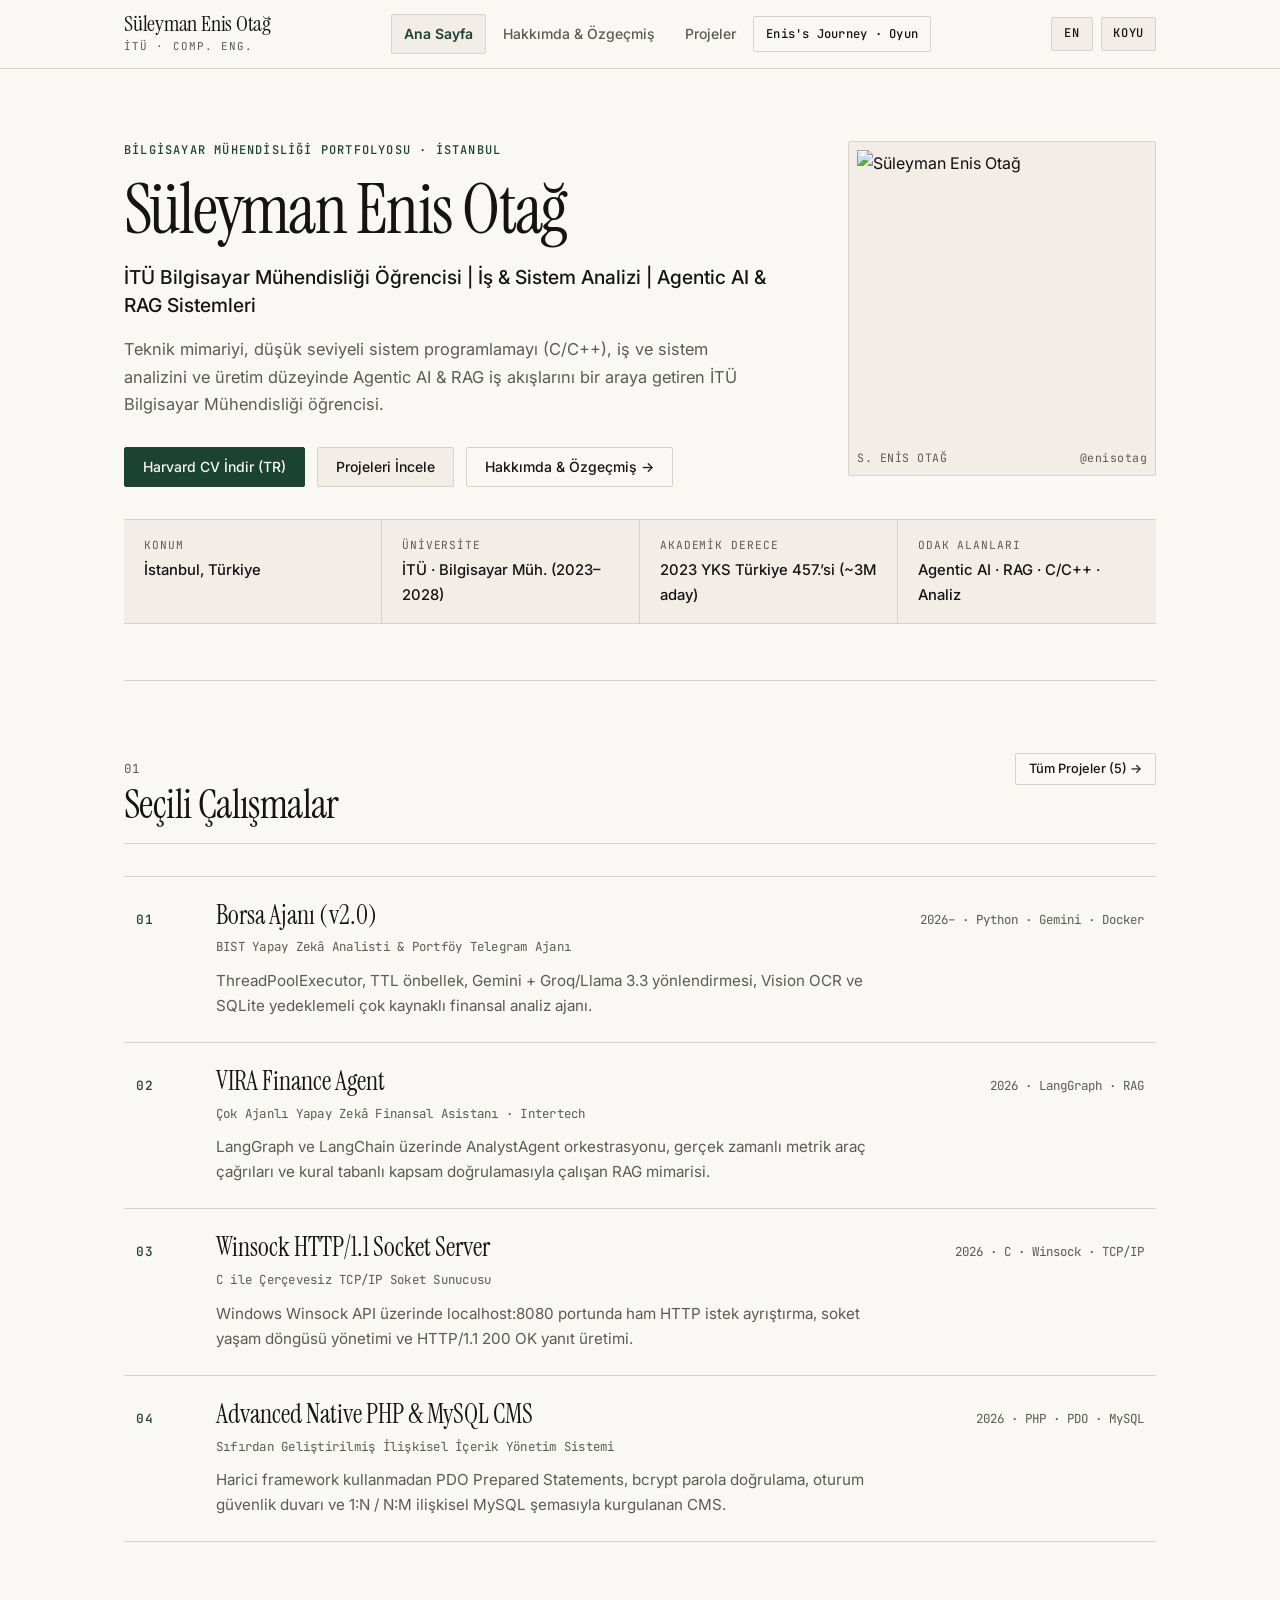
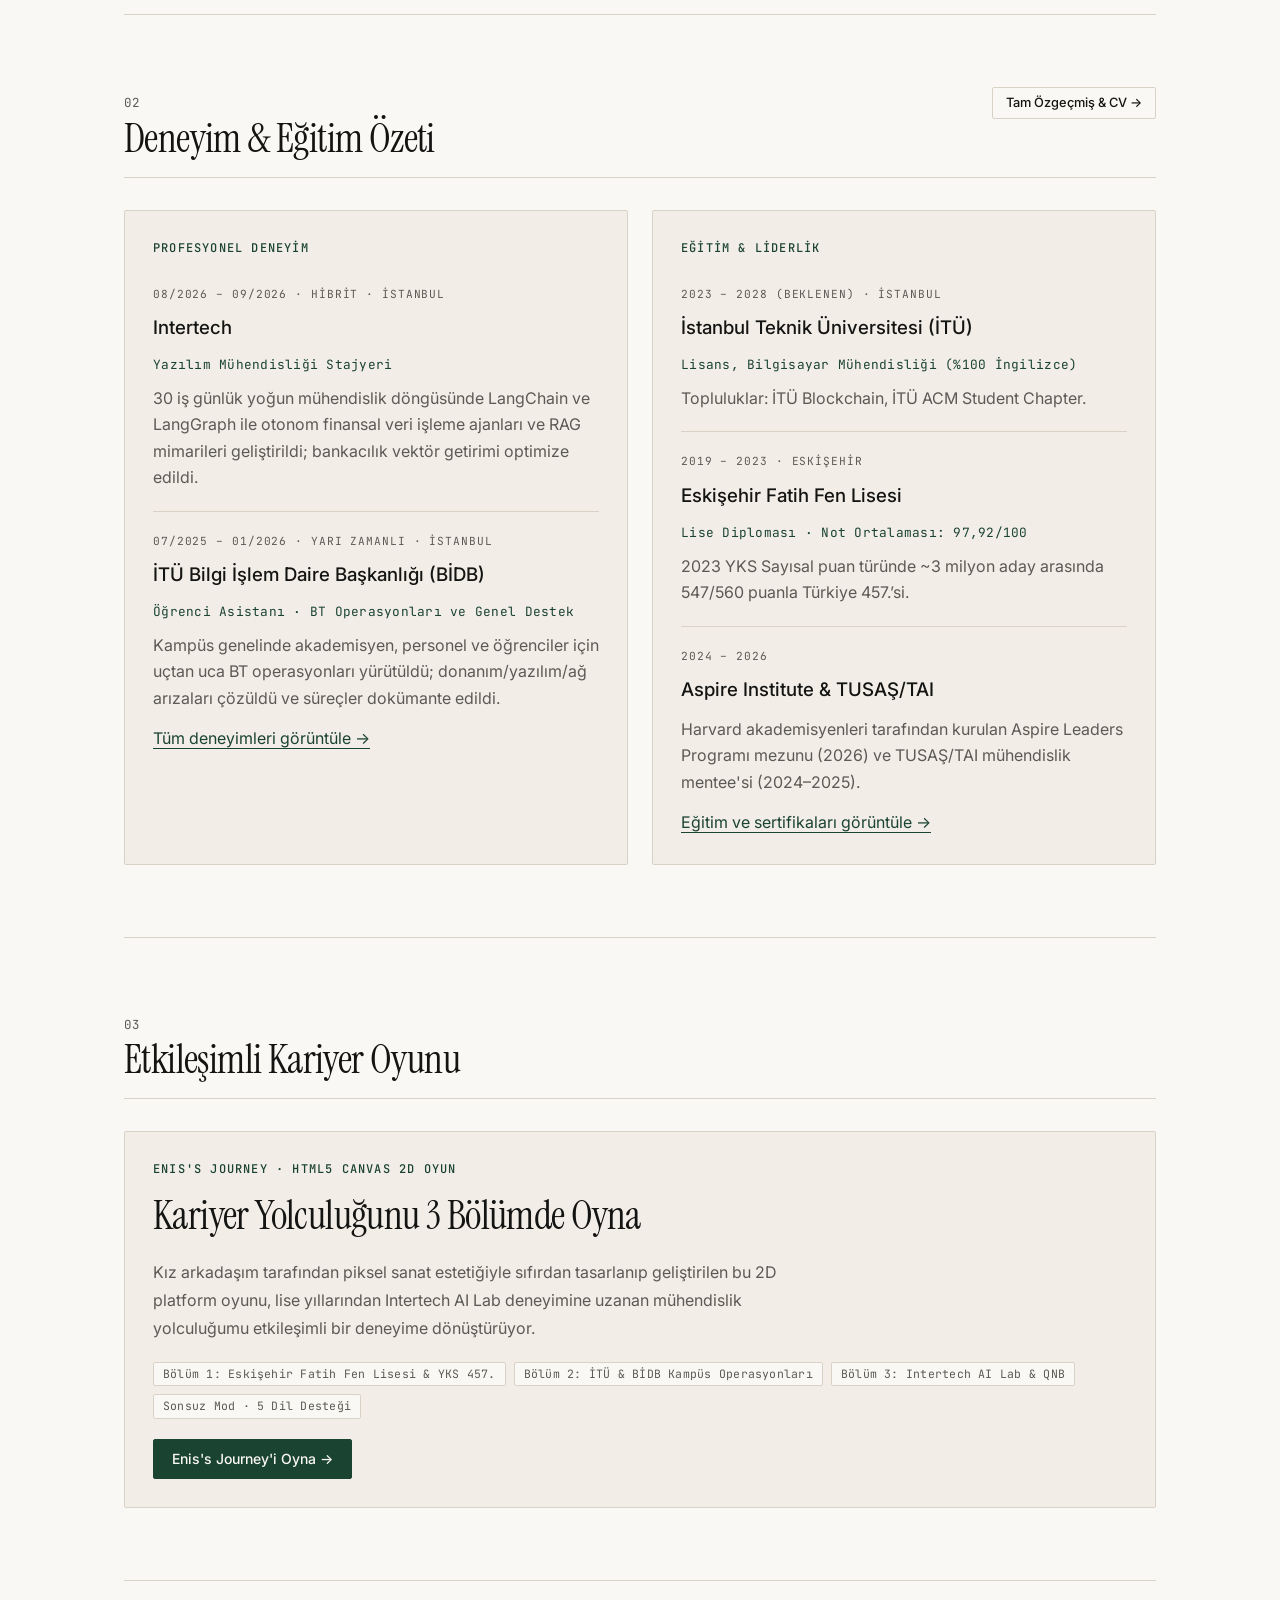
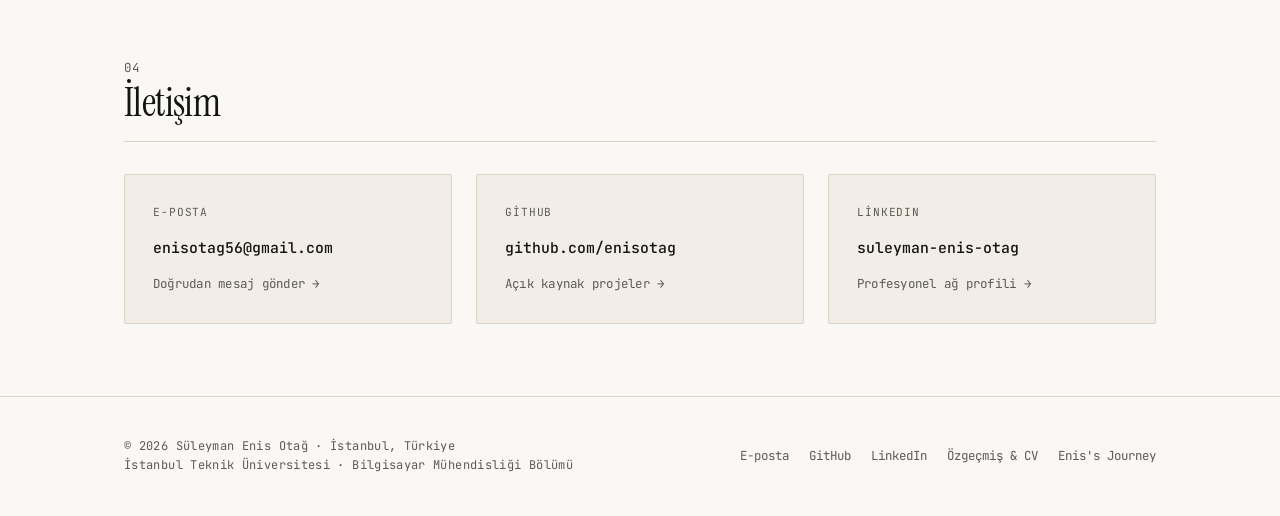
==== index.html @ 20b9e3ef "Build Editorial & Swiss Minimalist portfolio, embedded Enis's Career Journey, and ITU deploy pipelin" ====
<!DOCTYPE html>
<html lang="tr" data-theme="light">
<head>
  <meta charset="UTF-8">
  <meta name="viewport" content="width=device-width, initial-scale=1.0">
  <title data-tr="Süleyman Enis Otağ — Bilgisayar Mühendisliği &amp; Agentic AI Portfolyosu" data-en="Süleyman Enis Otağ — Computer Engineering &amp; Agentic AI Portfolio">Süleyman Enis Otağ — Bilgisayar Mühendisliği &amp; Agentic AI Portfolyosu</title>
  <meta name="description" content="Süleyman Enis Otağ — İTÜ Bilgisayar Mühendisliği öğrencisi. İş ve sistem analizi, düşük seviyeli sistemler (C/C++) ve Agentic AI / RAG mimarileri portfolyosu.">
  <link rel="preconnect" href="https://fonts.googleapis.com">
  <link rel="preconnect" href="https://fonts.gstatic.com" crossorigin>
  <link href="https://fonts.googleapis.com/css2?family=Instrument+Serif:ital@0;1&family=Inter:wght@400;500;600;700&family=JetBrains+Mono:wght@400;500&display=swap" rel="stylesheet">
  <link rel="stylesheet" href="assets/css/style.css">
  <script src="assets/js/main.js" defer></script>
</head>
<body>
  <a href="#main-content" class="skip-link" data-tr="İçeriğe geç" data-en="Skip to content">İçeriğe geç</a>

  <header class="site-header">
    <div class="container header-inner">
      <a href="index.html" class="brand">
        <span class="brand-name">Süleyman Enis Otağ</span>
        <span class="brand-meta">İTÜ · COMP. ENG.</span>
      </a>
      <nav class="site-nav" id="site-nav" aria-label="Ana gezinme">
        <a href="index.html" class="nav-link" data-tr="Ana Sayfa" data-en="Index">Ana Sayfa</a>
        <a href="about.html" class="nav-link" data-tr="Hakkımda &amp; Özgeçmiş" data-en="About &amp; CV">Hakkımda &amp; Özgeçmiş</a>
        <a href="projects.html" class="nav-link" data-tr="Projeler" data-en="Projects">Projeler</a>
        <a href="journey.html" class="nav-link nav-link-journey" data-tr="Enis's Journey · Oyun" data-en="Enis's Journey · Game">Enis's Journey · Oyun</a>
      </nav>
      <div class="header-actions">
        <button type="button" class="control-btn" id="lang-toggle" aria-label="Switch language to English">EN</button>
        <button type="button" class="control-btn" id="theme-toggle" aria-label="Koyu temaya geç" aria-pressed="false">KOYU</button>
        <button type="button" class="control-btn mobile-nav-toggle" id="mobile-nav-toggle" aria-expanded="false" aria-controls="site-nav" aria-label="Menüyü aç / Toggle menu" data-tr="Menü" data-en="Menu">Menü</button>
      </div>
    </div>
  </header>

  <main id="main-content">
    <!-- Editorial Hero -->
    <section class="hero">
      <div class="container stack-lg">
        <div class="hero-grid">
          <div>
            <p class="eyebrow" data-tr="BİLGİSAYAR MÜHENDİSLİĞİ PORTFOLYOSU · İSTANBUL" data-en="COMPUTER ENGINEERING PORTFOLIO · ISTANBUL">BİLGİSAYAR MÜHENDİSLİĞİ PORTFOLYOSU · İSTANBUL</p>
            <h1 class="hero-title">Süleyman Enis Otağ</h1>
            <p class="hero-subtitle" data-tr="İTÜ Bilgisayar Mühendisliği Öğrencisi | İş &amp; Sistem Analizi | Agentic AI &amp; RAG Sistemleri" data-en="Senior Computer Engineering Student @ Istanbul Technical University | Business &amp; Systems Analysis | Agentic AI &amp; RAG Systems">İTÜ Bilgisayar Mühendisliği Öğrencisi | İş &amp; Sistem Analizi | Agentic AI &amp; RAG Sistemleri</p>
            <p class="hero-lead" data-tr="Teknik mimariyi, düşük seviyeli sistem programlamayı (C/C++), iş ve sistem analizini ve üretim düzeyinde Agentic AI &amp; RAG iş akışlarını bir araya getiren İTÜ Bilgisayar Mühendisliği öğrencisi." data-en="ITU Computer Engineering student bridging technical architecture, low-level systems (C/C++), business &amp; systems analysis, and production Agentic AI &amp; RAG workflows.">Teknik mimariyi, düşük seviyeli sistem programlamayı (C/C++), iş ve sistem analizini ve üretim düzeyinde Agentic AI &amp; RAG iş akışlarını bir araya getiren İTÜ Bilgisayar Mühendisliği öğrencisi.</p>
            <div class="hero-actions">
              <a href="assets/cv/enis_cv_tr.pdf" class="btn btn-primary cv-dynamic-link" target="_blank" rel="noopener" data-tr="Harvard CV İndir (TR)" data-en="Download Harvard CV (EN)">Harvard CV İndir (TR)</a>
              <a href="projects.html" class="btn btn-secondary" data-tr="Projeleri İncele" data-en="Explore Projects">Projeleri İncele</a>
              <a href="about.html" class="btn btn-ghost" data-tr="Hakkımda &amp; Özgeçmiş →" data-en="About &amp; Experience →">Hakkımda &amp; Özgeçmiş →</a>
            </div>
          </div>

          <aside class="hero-aside">
            <figure class="avatar-frame">
              <img src="https://avatars.githubusercontent.com/u/184486319?v=4" alt="Süleyman Enis Otağ" width="280" height="280" loading="eager">
              <figcaption class="avatar-caption">
                <span>S. ENİS OTAĞ</span>
                <span>@enisotag</span>
              </figcaption>
            </figure>
          </aside>
        </div>

        <div class="meta-bar" role="region" aria-label="Özet Bilgiler">
          <div class="meta-item">
            <span class="meta-label" data-tr="Konum" data-en="Location">Konum</span>
            <span class="meta-value">İstanbul, Türkiye</span>
          </div>
          <div class="meta-item">
            <span class="meta-label" data-tr="Üniversite" data-en="University">Üniversite</span>
            <span class="meta-value" data-tr="İTÜ · Bilgisayar Müh. (2023–2028)" data-en="ITU · Computer Eng. (2023–2028)">İTÜ · Bilgisayar Müh. (2023–2028)</span>
          </div>
          <div class="meta-item">
            <span class="meta-label" data-tr="Akademik Derece" data-en="Academic Rank">Akademik Derece</span>
            <span class="meta-value" data-tr="2023 YKS Türkiye 457.’si (~3M aday)" data-en="2023 YKS 457th Nationwide (~3M)">2023 YKS Türkiye 457.’si (~3M aday)</span>
          </div>
          <div class="meta-item">
            <span class="meta-label" data-tr="Odak Alanları" data-en="Core Focus">Odak Alanları</span>
            <span class="meta-value" data-tr="Agentic AI · RAG · C/C++ · Analiz" data-en="Agentic AI · RAG · C/C++ · Analysis">Agentic AI · RAG · C/C++ · Analiz</span>
          </div>
        </div>
      </div>
    </section>

    <div class="container"><hr class="divider"></div>

    <!-- Selected Works -->
    <section class="section" id="selected-works">
      <div class="container">
        <div class="section-header">
          <div>
            <span class="section-index">01</span>
            <h2 class="section-title" data-tr="Seçili Çalışmalar" data-en="Selected Works">Seçili Çalışmalar</h2>
          </div>
          <a href="projects.html" class="btn btn-ghost btn-sm" data-tr="Tüm Projeler (5) →" data-en="All Projects (5) →">Tüm Projeler (5) →</a>
        </div>

        <div class="index-list">
          <a href="projects.html#borsa-ajani" class="index-row">
            <span class="row-num">01</span>
            <div class="row-main">
              <h3 class="row-title">Borsa Ajanı (v2.0)</h3>
              <p class="row-sub" data-tr="BIST Yapay Zekâ Analisti &amp; Portföy Telegram Ajanı" data-en="BIST AI Analyst &amp; Portfolio Telegram Agent">BIST Yapay Zekâ Analisti &amp; Portföy Telegram Ajanı</p>
              <p class="row-desc" data-tr="ThreadPoolExecutor, TTL önbellek, Gemini + Groq/Llama 3.3 yönlendirmesi, Vision OCR ve SQLite yedeklemeli çok kaynaklı finansal analiz ajanı." data-en="Concurrent multi-source financial pipeline with ThreadPoolExecutor, TTL cache, Gemini + Groq/Llama 3.3 fallback, Vision OCR, and SQLite backup.">ThreadPoolExecutor, TTL önbellek, Gemini + Groq/Llama 3.3 yönlendirmesi, Vision OCR ve SQLite yedeklemeli çok kaynaklı finansal analiz ajanı.</p>
            </div>
            <span class="row-meta">2026– · Python · Gemini · Docker</span>
          </a>

          <a href="projects.html#vira-agent" class="index-row">
            <span class="row-num">02</span>
            <div class="row-main">
              <h3 class="row-title">VIRA Finance Agent</h3>
              <p class="row-sub" data-tr="Çok Ajanlı Yapay Zekâ Finansal Asistanı · Intertech" data-en="Multi-Agent AI Financial Assistant · Intertech">Çok Ajanlı Yapay Zekâ Finansal Asistanı · Intertech</p>
              <p class="row-desc" data-tr="LangGraph ve LangChain üzerinde AnalystAgent orkestrasyonu, gerçek zamanlı metrik araç çağrıları ve kural tabanlı kapsam doğrulamasıyla çalışan RAG mimarisi." data-en="Multi-agent LangGraph &amp; LangChain orchestration featuring AnalystAgent, real-time tool calling, and rule-based scope validation over banking data.">LangGraph ve LangChain üzerinde AnalystAgent orkestrasyonu, gerçek zamanlı metrik araç çağrıları ve kural tabanlı kapsam doğrulamasıyla çalışan RAG mimarisi.</p>
            </div>
            <span class="row-meta">2026 · LangGraph · RAG</span>
          </a>

          <a href="projects.html#winsock-server" class="index-row">
            <span class="row-num">03</span>
            <div class="row-main">
              <h3 class="row-title">Winsock HTTP/1.1 Socket Server</h3>
              <p class="row-sub" data-tr="C ile Çerçevesiz TCP/IP Soket Sunucusu" data-en="Framework-Free TCP/IP HTTP/1.1 Socket Server in C">C ile Çerçevesiz TCP/IP Soket Sunucusu</p>
              <p class="row-desc" data-tr="Windows Winsock API üzerinde localhost:8080 portunda ham HTTP istek ayrıştırma, soket yaşam döngüsü yönetimi ve HTTP/1.1 200 OK yanıt üretimi." data-en="Framework-free TCP/IP server on localhost:8080 built with Windows Winsock API, handling raw HTTP parsing and deterministic connection lifecycles.">Windows Winsock API üzerinde localhost:8080 portunda ham HTTP istek ayrıştırma, soket yaşam döngüsü yönetimi ve HTTP/1.1 200 OK yanıt üretimi.</p>
            </div>
            <span class="row-meta">2026 · C · Winsock · TCP/IP</span>
          </a>

          <a href="projects.html#php-cms" class="index-row">
            <span class="row-num">04</span>
            <div class="row-main">
              <h3 class="row-title">Advanced Native PHP &amp; MySQL CMS</h3>
              <p class="row-sub" data-tr="Sıfırdan Geliştirilmiş İlişkisel İçerik Yönetim Sistemi" data-en="Custom Relational Content Management System">Sıfırdan Geliştirilmiş İlişkisel İçerik Yönetim Sistemi</p>
              <p class="row-desc" data-tr="Harici framework kullanmadan PDO Prepared Statements, bcrypt parola doğrulama, oturum güvenlik duvarı ve 1:N / N:M ilişkisel MySQL şemasıyla kurgulanan CMS." data-en="Custom CMS built from scratch without external frameworks using PDO Prepared Statements, bcrypt auth, session firewall, and 1:N / N:M schemas.">Harici framework kullanmadan PDO Prepared Statements, bcrypt parola doğrulama, oturum güvenlik duvarı ve 1:N / N:M ilişkisel MySQL şemasıyla kurgulanan CMS.</p>
            </div>
            <span class="row-meta">2026 · PHP · PDO · MySQL</span>
          </a>
        </div>
      </div>
    </section>

    <div class="container"><hr class="divider"></div>

    <!-- Experience & Education Snapshot -->
    <section class="section" id="background">
      <div class="container">
        <div class="section-header">
          <div>
            <span class="section-index">02</span>
            <h2 class="section-title" data-tr="Deneyim &amp; Eğitim Özeti" data-en="Experience &amp; Education Snapshot">Deneyim &amp; Eğitim Özeti</h2>
          </div>
          <a href="about.html" class="btn btn-ghost btn-sm" data-tr="Tam Özgeçmiş &amp; CV →" data-en="Full Profile &amp; CV →">Tam Özgeçmiş &amp; CV →</a>
        </div>

        <div class="grid-2">
          <article class="card">
            <p class="eyebrow" data-tr="Profesyonel Deneyim" data-en="Experience">Profesyonel Deneyim</p>
            <div class="stack-md">
              <div class="stack-sm">
                <span class="meta-label" data-tr="08/2026 – 09/2026 · Hibrit · İstanbul" data-en="08/2026 – 09/2026 · Hybrid · İstanbul">08/2026 – 09/2026 · Hibrit · İstanbul</span>
                <h3>Intertech</h3>
                <p class="timeline-role" data-tr="Yazılım Mühendisliği Stajyeri" data-en="Software Engineering Intern">Yazılım Mühendisliği Stajyeri</p>
                <p class="text-muted" data-tr="30 iş günlük yoğun mühendislik döngüsünde LangChain ve LangGraph ile otonom finansal veri işleme ajanları ve RAG mimarileri geliştirildi; bankacılık vektör getirimi optimize edildi." data-en="Architected LangChain/LangGraph agentic AI workflows and RAG pipelines for automated financial data processing; optimized banking vector retrieval latency and accuracy.">30 iş günlük yoğun mühendislik döngüsünde LangChain ve LangGraph ile otonom finansal veri işleme ajanları ve RAG mimarileri geliştirildi; bankacılık vektör getirimi optimize edildi.</p>
              </div>

              <hr class="divider">

              <div class="stack-sm">
                <span class="meta-label" data-tr="07/2025 – 01/2026 · Yarı Zamanlı · İstanbul" data-en="07/2025 – 01/2026 · Part-time · İstanbul">07/2025 – 01/2026 · Yarı Zamanlı · İstanbul</span>
                <h3>İTÜ Bilgi İşlem Daire Başkanlığı (BİDB)</h3>
                <p class="timeline-role" data-tr="Öğrenci Asistanı · BT Operasyonları ve Genel Destek" data-en="Student Assistant · IT Operations &amp; General Support">Öğrenci Asistanı · BT Operasyonları ve Genel Destek</p>
                <p class="text-muted" data-tr="Kampüs genelinde akademisyen, personel ve öğrenciler için uçtan uca BT operasyonları yürütüldü; donanım/yazılım/ağ arızaları çözüldü ve süreçler dokümante edildi." data-en="Delivered end-to-end campus IT operations and incident resolution for faculty, staff, and students while standardizing troubleshooting documentation.">Kampüs genelinde akademisyen, personel ve öğrenciler için uçtan uca BT operasyonları yürütüldü; donanım/yazılım/ağ arızaları çözüldü ve süreçler dokümante edildi.</p>
              </div>
            </div>
            <div class="cluster">
              <a href="about.html#experience" class="inline-link" data-tr="Tüm deneyimleri görüntüle →" data-en="View full experience →">Tüm deneyimleri görüntüle →</a>
            </div>
          </article>

          <article class="card">
            <p class="eyebrow" data-tr="Eğitim &amp; Liderlik" data-en="Education &amp; Leadership">Eğitim &amp; Liderlik</p>
            <div class="stack-md">
              <div class="stack-sm">
                <span class="meta-label" data-tr="2023 – 2028 (Beklenen) · İstanbul" data-en="2023 – 2028 (Expected) · İstanbul">2023 – 2028 (Beklenen) · İstanbul</span>
                <h3 data-tr="İstanbul Teknik Üniversitesi (İTÜ)" data-en="Istanbul Technical University (İTÜ)">İstanbul Teknik Üniversitesi (İTÜ)</h3>
                <p class="timeline-role" data-tr="Lisans, Bilgisayar Mühendisliği (%100 İngilizce)" data-en="B.S. in Computer Engineering (100% English)">Lisans, Bilgisayar Mühendisliği (%100 İngilizce)</p>
                <p class="text-muted" data-tr="Topluluklar: İTÜ Blockchain, İTÜ ACM Student Chapter." data-en="Societies: İTÜ Blockchain, İTÜ ACM Student Chapter.">Topluluklar: İTÜ Blockchain, İTÜ ACM Student Chapter.</p>
              </div>

              <hr class="divider">

              <div class="stack-sm">
                <span class="meta-label">2019 – 2023 · Eskişehir</span>
                <h3>Eskişehir Fatih Fen Lisesi</h3>
                <p class="timeline-role" data-tr="Lise Diploması · Not Ortalaması: 97,92/100" data-en="High School Diploma · GPA: 97.92/100">Lise Diploması · Not Ortalaması: 97,92/100</p>
                <p class="text-muted" data-tr="2023 YKS Sayısal puan türünde ~3 milyon aday arasında 547/560 puanla Türkiye 457.’si." data-en="Ranked 457th nationwide in 2023 YKS (~3 million candidates, score 547/560).">2023 YKS Sayısal puan türünde ~3 milyon aday arasında 547/560 puanla Türkiye 457.’si.</p>
              </div>

              <hr class="divider">

              <div class="stack-sm">
                <span class="meta-label">2024 – 2026</span>
                <h3 data-tr="Aspire Institute &amp; TUSAŞ/TAI" data-en="Aspire Institute &amp; Turkish Aerospace (TUSAŞ/TAI)">Aspire Institute &amp; TUSAŞ/TAI</h3>
                <p class="text-muted" data-tr="Harvard akademisyenleri tarafından kurulan Aspire Leaders Programı mezunu (2026) ve TUSAŞ/TAI mühendislik mentee'si (2024–2025)." data-en="Aspire Leaders Program Alum founded by Harvard faculty (2026) and TUSAŞ/TAI engineering mentee (2024–2025).">Harvard akademisyenleri tarafından kurulan Aspire Leaders Programı mezunu (2026) ve TUSAŞ/TAI mühendislik mentee'si (2024–2025).</p>
              </div>
            </div>
            <div class="cluster">
              <a href="about.html#education" class="inline-link" data-tr="Eğitim ve sertifikaları görüntüle →" data-en="View education &amp; certifications →">Eğitim ve sertifikaları görüntüle →</a>
            </div>
          </article>
        </div>
      </div>
    </section>

    <div class="container"><hr class="divider"></div>

    <!-- Enis's Journey Minimal Editorial Callout -->
    <section class="section" id="journey-callout">
      <div class="container">
        <div class="section-header">
          <div>
            <span class="section-index">03</span>
            <h2 class="section-title" data-tr="Etkileşimli Kariyer Oyunu" data-en="Interactive Career Journey">Etkileşimli Kariyer Oyunu</h2>
          </div>
        </div>

        <article class="callout stack-md">
          <div>
            <p class="eyebrow" data-tr="ENIS'S JOURNEY · HTML5 CANVAS 2D OYUN" data-en="ENIS'S JOURNEY · HTML5 CANVAS 2D SIDE-SCROLLER">ENIS'S JOURNEY · HTML5 CANVAS 2D OYUN</p>
            <h3 class="section-title" data-tr="Kariyer Yolculuğunu 3 Bölümde Oyna" data-en="Play Through Three Career Milestones">Kariyer Yolculuğunu 3 Bölümde Oyna</h3>
          </div>

          <div class="prose" data-lang-block="tr">
            <p>Kız arkadaşım tarafından piksel sanat estetiğiyle sıfırdan tasarlanıp geliştirilen bu 2D platform oyunu, lise yıllarından Intertech AI Lab deneyimine uzanan mühendislik yolculuğumu etkileşimli bir deneyime dönüştürüyor.</p>
          </div>
          <div class="prose" data-lang-block="en">
            <p>Designed and built from scratch with pixel-art charm by my girlfriend, this 2D HTML5 Canvas side-scroller turns my engineering milestones from high school to the Intertech AI Lab into a playable experience.</p>
          </div>

          <ul class="tag-list">
            <li class="tag" data-tr="Bölüm 1: Eskişehir Fatih Fen Lisesi &amp; YKS 457." data-en="Stage 1: Fatih Science High School &amp; YKS 457th">Bölüm 1: Eskişehir Fatih Fen Lisesi &amp; YKS 457.</li>
            <li class="tag" data-tr="Bölüm 2: İTÜ &amp; BİDB Kampüs Operasyonları" data-en="Stage 2: İTÜ &amp; BİDB Operations">Bölüm 2: İTÜ &amp; BİDB Kampüs Operasyonları</li>
            <li class="tag" data-tr="Bölüm 3: Intertech AI Lab &amp; QNB" data-en="Stage 3: Intertech AI Lab &amp; QNB">Bölüm 3: Intertech AI Lab &amp; QNB</li>
            <li class="tag" data-tr="Sonsuz Mod · 5 Dil Desteği" data-en="Endless Mode · 5 Languages">Sonsuz Mod · 5 Dil Desteği</li>
          </ul>

          <div class="hero-actions">
            <a href="journey.html" class="btn btn-primary" data-tr="Enis's Journey'i Oyna →" data-en="Play Enis's Journey →">Enis's Journey'i Oyna →</a>
          </div>
        </article>
      </div>
    </section>

    <div class="container"><hr class="divider"></div>

    <!-- Contact Section -->
    <section class="section" id="contact">
      <div class="container">
        <div class="section-header">
          <div>
            <span class="section-index">04</span>
            <h2 class="section-title" data-tr="İletişim" data-en="Contact">İletişim</h2>
          </div>
        </div>

        <div class="grid-3">
          <a href="mailto:enisotag56@gmail.com" class="card">
            <span class="meta-label" data-tr="E-posta" data-en="Email">E-posta</span>
            <strong class="meta-value mono">enisotag56@gmail.com</strong>
            <span class="row-sub" data-tr="Doğrudan mesaj gönder →" data-en="Send direct email →">Doğrudan mesaj gönder →</span>
          </a>

          <a href="https://github.com/enisotag" target="_blank" rel="noopener" class="card">
            <span class="meta-label">GitHub</span>
            <strong class="meta-value mono">github.com/enisotag</strong>
            <span class="row-sub" data-tr="Açık kaynak projeler →" data-en="Open-source repositories →">Açık kaynak projeler →</span>
          </a>

          <a href="https://www.linkedin.com/in/suleyman-enis-otag/" target="_blank" rel="noopener" class="card">
            <span class="meta-label">LinkedIn</span>
            <strong class="meta-value mono">suleyman-enis-otag</strong>
            <span class="row-sub" data-tr="Profesyonel ağ profili →" data-en="Professional profile →">Profesyonel ağ profili →</span>
          </a>
        </div>
      </div>
    </section>
  </main>

  <footer class="site-footer">
    <div class="container footer-inner">
      <div class="footer-meta">
        <p>© 2026 Süleyman Enis Otağ · İstanbul, Türkiye</p>
        <p data-tr="İstanbul Teknik Üniversitesi · Bilgisayar Mühendisliği Bölümü" data-en="Istanbul Technical University · Department of Computer Engineering">İstanbul Teknik Üniversitesi · Bilgisayar Mühendisliği Bölümü</p>
      </div>
      <div class="footer-links">
        <a href="mailto:enisotag56@gmail.com" data-tr="E-posta" data-en="Email">E-posta</a>
        <a href="https://github.com/enisotag" target="_blank" rel="noopener">GitHub</a>
        <a href="https://www.linkedin.com/in/suleyman-enis-otag/" target="_blank" rel="noopener">LinkedIn</a>
        <a href="about.html" data-tr="Özgeçmiş &amp; CV" data-en="About &amp; CV">Özgeçmiş &amp; CV</a>
        <a href="journey.html">Enis's Journey</a>
      </div>
    </div>
  </footer>
</body>
</html>
---- assets/css/style.css ----
/* ==========================================================================
   Süleyman Enis Otağ — Editorial & Swiss Minimalist Design System
   Archival paper (light default) & Matte anthracite (dark mode)
   ========================================================================== */

:root,
[data-theme="light"] {
  --bg: #FAF8F5;
  --bg-elevated: #F2EEE7;
  --bg-subtle: #EAE5DC;
  --text: #141413;
  --text-muted: #5C5A54;
  --border: #D9D3C7;
  --accent: #1B4332;
  --accent-ink: #FAF8F5;

  --font-serif: 'Instrument Serif', Georgia, 'Times New Roman', serif;
  --font-sans: 'Inter', -apple-system, BlinkMacSystemFont, 'Segoe UI', Roboto, sans-serif;
  --font-mono: 'JetBrains Mono', ui-monospace, SFMono-Regular, Menlo, Monaco, Consolas, monospace;
  --font-pixel: 'Press Start 2P', monospace;

  --radius: 2px;
  --header-height: 68px;
  --transition: 150ms cubic-bezier(0.2, 0, 0, 1);
  color-scheme: light;
}

[data-theme="dark"] {
  --bg: #0E0E0E;
  --bg-elevated: #161615;
  --bg-subtle: #1F1F1D;
  --text: #EAE7E1;
  --text-muted: #9A968E;
  --border: #2A2925;
  --accent: #9EC1A3;
  --accent-ink: #0E0E0E;

  color-scheme: dark;
}

/* ==========================================================================
   Base Reset & Typography
   ========================================================================== */

*,
*::before,
*::after {
  box-sizing: border-box;
}

html {
  font-size: 16px;
  scroll-behavior: smooth;
  -webkit-font-smoothing: antialiased;
  -moz-osx-font-smoothing: grayscale;
  text-size-adjust: 100%;
}

body {
  margin: 0;
  background-color: var(--bg);
  color: var(--text);
  font-family: var(--font-sans);
  font-size: 1rem;
  line-height: 1.65;
  overflow-x: hidden;
  transition: background-color var(--transition), color var(--transition);
}

::selection {
  background-color: var(--accent);
  color: var(--accent-ink);
}

h1, h2, h3, h4, h5, h6 {
  margin: 0;
  color: var(--text);
  font-weight: 500;
}

p {
  margin: 0;
}

a {
  color: inherit;
  text-decoration: none;
}

img {
  display: block;
  max-width: 100%;
  height: auto;
}

button,
input,
select,
textarea {
  font: inherit;
  color: inherit;
}

button {
  background: none;
  border: none;
  padding: 0;
  cursor: pointer;
}

:focus-visible {
  outline: 2px solid var(--accent);
  outline-offset: 2px;
}

.sr-only {
  position: absolute;
  width: 1px;
  height: 1px;
  padding: 0;
  margin: -1px;
  overflow: hidden;
  clip: rect(0, 0, 0, 0);
  white-space: nowrap;
  border: 0;
}

.skip-link {
  position: absolute;
  left: -9999px;
  top: 0;
  z-index: 200;
  padding: 10px 16px;
  background-color: var(--accent);
  color: var(--accent-ink);
  font-family: var(--font-mono);
  font-size: 0.8rem;
}

.skip-link:focus {
  left: 16px;
  top: 16px;
}

.hidden {
  display: none !important;
}

/* Bilingual block synchronization without FOUC */
html[lang="tr"] [data-lang-block="en"],
html[lang="en"] [data-lang-block="tr"] {
  display: none !important;
}

/* ==========================================================================
   Layout & Structural Helpers
   ========================================================================== */

.container {
  max-width: 1080px;
  margin: 0 auto;
  padding: 0 24px;
}

.section {
  padding: 72px 0;
}

.section-sm {
  padding: 40px 0;
}

.grid-2 {
  display: grid;
  grid-template-columns: repeat(2, minmax(0, 1fr));
  gap: 24px;
}

.grid-3 {
  display: grid;
  grid-template-columns: repeat(3, minmax(0, 1fr));
  gap: 24px;
}

.divider {
  display: block;
  width: 100%;
  height: 1px;
  margin: 0;
  border: 0;
  background-color: var(--border);
}

.meta-bar {
  display: grid;
  grid-template-columns: repeat(auto-fit, minmax(180px, 1fr));
  border-top: 1px solid var(--border);
  border-bottom: 1px solid var(--border);
  background-color: var(--bg-elevated);
}

.meta-item {
  padding: 16px 20px;
  border-right: 1px solid var(--border);
  display: flex;
  flex-direction: column;
  gap: 4px;
  min-width: 0;
}

.meta-item:last-child {
  border-right: none;
}

.meta-label {
  font-family: var(--font-mono);
  font-size: 0.7rem;
  letter-spacing: 0.08em;
  text-transform: uppercase;
  color: var(--text-muted);
}

.meta-value {
  font-size: 0.925rem;
  font-weight: 500;
  color: var(--text);
  word-break: break-word;
}

.stack-sm {
  display: flex;
  flex-direction: column;
  gap: 10px;
}

.stack-md {
  display: flex;
  flex-direction: column;
  gap: 20px;
}

.stack-lg {
  display: flex;
  flex-direction: column;
  gap: 32px;
}

.cluster {
  display: flex;
  flex-wrap: wrap;
  align-items: center;
  gap: 12px;
}

.prose {
  max-width: 68ch;
  color: var(--text-muted);
  font-size: 1rem;
  line-height: 1.75;
}

.prose p + p {
  margin-top: 1em;
}

.mono {
  font-family: var(--font-mono);
}

.serif {
  font-family: var(--font-serif);
}

.text-muted {
  color: var(--text-muted);
}

.callout {
  background-color: var(--bg-elevated);
  border: 1px solid var(--border);
  border-radius: var(--radius);
  padding: 28px;
}

.inline-link {
  color: var(--accent);
  text-decoration: underline;
  text-decoration-thickness: 1px;
  text-underline-offset: 4px;
  transition: opacity var(--transition);
}

.inline-link:hover {
  opacity: 0.8;
}

/* ==========================================================================
   Site Header & Navigation
   ========================================================================== */

.site-header {
  position: sticky;
  top: 0;
  z-index: 100;
  background-color: var(--bg);
  border-bottom: 1px solid var(--border);
  transition: background-color var(--transition), border-color var(--transition);
}

.header-inner {
  display: flex;
  align-items: center;
  justify-content: space-between;
  gap: 20px;
  min-height: var(--header-height);
}

.brand {
  display: flex;
  flex-direction: column;
  gap: 2px;
  flex-shrink: 0;
}

.brand-name {
  font-family: var(--font-serif);
  font-size: 1.375rem;
  font-weight: 400;
  line-height: 1.1;
  letter-spacing: -0.01em;
  color: var(--text);
}

.brand-meta {
  font-family: var(--font-mono);
  font-size: 0.68rem;
  letter-spacing: 0.1em;
  text-transform: uppercase;
  color: var(--text-muted);
}

.site-nav {
  display: flex;
  align-items: center;
  gap: 4px;
}

.nav-link {
  display: inline-flex;
  align-items: center;
  gap: 6px;
  padding: 7px 12px;
  font-size: 0.875rem;
  font-weight: 500;
  color: var(--text-muted);
  border: 1px solid transparent;
  border-radius: var(--radius);
  white-space: nowrap;
  transition: color var(--transition), background-color var(--transition), border-color var(--transition);
}

.nav-link:hover {
  color: var(--text);
  background-color: var(--bg-elevated);
}

.nav-link.active {
  color: var(--accent);
  background-color: var(--bg-elevated);
  border-color: var(--border);
  font-weight: 600;
}

.nav-link-journey {
  font-family: var(--font-mono);
  font-size: 0.76rem;
  letter-spacing: 0.02em;
  color: var(--text);
  border-color: var(--border);
}

.nav-link-journey:hover,
.nav-link-journey.active {
  border-color: var(--accent);
  color: var(--accent);
}

.header-actions {
  display: flex;
  align-items: center;
  gap: 8px;
  flex-shrink: 0;
}

.control-btn {
  display: inline-flex;
  align-items: center;
  justify-content: center;
  gap: 6px;
  height: 34px;
  min-width: 42px;
  padding: 0 11px;
  font-family: var(--font-mono);
  font-size: 0.75rem;
  font-weight: 500;
  letter-spacing: 0.06em;
  text-transform: uppercase;
  color: var(--text);
  background-color: var(--bg-elevated);
  border: 1px solid var(--border);
  border-radius: var(--radius);
  white-space: nowrap;
  transition: background-color var(--transition), border-color var(--transition), color var(--transition);
}

.control-btn:hover {
  background-color: var(--bg-subtle);
  border-color: var(--text);
}

.mobile-nav-toggle {
  display: none;
  align-items: center;
  justify-content: center;
  height: 34px;
  min-width: 42px;
  padding: 0 10px;
  font-family: var(--font-mono);
  font-size: 0.75rem;
  font-weight: 500;
  letter-spacing: 0.06em;
  text-transform: uppercase;
  color: var(--text);
  background-color: var(--bg-elevated);
  border: 1px solid var(--border);
  border-radius: var(--radius);
  transition: background-color var(--transition), border-color var(--transition);
}

.mobile-nav-toggle:hover {
  background-color: var(--bg-subtle);
  border-color: var(--text);
}

/* ==========================================================================
   Site Footer
   ========================================================================== */

.site-footer {
  border-top: 1px solid var(--border);
  background-color: var(--bg);
  padding: 40px 0;
}

.footer-inner {
  display: flex;
  flex-wrap: wrap;
  align-items: center;
  justify-content: space-between;
  gap: 16px 24px;
}

.footer-links {
  display: flex;
  flex-wrap: wrap;
  align-items: center;
  gap: 20px;
  font-family: var(--font-mono);
  font-size: 0.78rem;
  color: var(--text-muted);
}

.footer-links a {
  transition: color var(--transition);
}

.footer-links a:hover {
  color: var(--accent);
  text-decoration: underline;
  text-underline-offset: 4px;
}

.footer-meta {
  font-family: var(--font-mono);
  font-size: 0.75rem;
  color: var(--text-muted);
  letter-spacing: 0.03em;
}

/* ==========================================================================
   Typography & Hero
   ========================================================================== */

.eyebrow {
  display: block;
  font-family: var(--font-mono);
  font-size: 0.75rem;
  font-weight: 500;
  letter-spacing: 0.1em;
  text-transform: uppercase;
  color: var(--accent);
  margin: 0 0 12px;
}

.hero {
  padding: 72px 0 56px;
}

.hero-grid {
  display: grid;
  grid-template-columns: minmax(0, 1.65fr) minmax(220px, 0.75fr);
  gap: 48px;
  align-items: start;
}

.hero-title {
  font-family: var(--font-serif);
  font-size: clamp(2.65rem, 5.8vw, 4.4rem);
  font-weight: 400;
  line-height: 1.04;
  letter-spacing: -0.025em;
  color: var(--text);
  margin: 0 0 18px;
}

.hero-subtitle {
  font-family: var(--font-sans);
  font-size: clamp(1rem, 1.8vw, 1.2rem);
  font-weight: 500;
  line-height: 1.45;
  color: var(--text);
  margin: 0 0 16px;
}

.hero-lead {
  font-size: 1.025rem;
  line-height: 1.7;
  color: var(--text-muted);
  max-width: 62ch;
  margin: 0 0 28px;
}

.hero-actions {
  display: flex;
  flex-wrap: wrap;
  align-items: center;
  gap: 12px;
}

.hero-aside {
  display: flex;
  flex-direction: column;
  gap: 14px;
}

.avatar-frame {
  margin: 0;
  padding: 8px;
  background-color: var(--bg-elevated);
  border: 1px solid var(--border);
  border-radius: var(--radius);
}

.avatar-frame img {
  width: 100%;
  aspect-ratio: 1 / 1;
  object-fit: cover;
  filter: grayscale(12%) contrast(1.04);
  transition: filter var(--transition);
}

.avatar-frame:hover img {
  filter: grayscale(0%) contrast(1);
}

.avatar-caption {
  padding-top: 8px;
  font-family: var(--font-mono);
  font-size: 0.72rem;
  letter-spacing: 0.04em;
  color: var(--text-muted);
  display: flex;
  justify-content: space-between;
  gap: 8px;
}

.section-header {
  display: flex;
  flex-wrap: wrap;
  align-items: baseline;
  justify-content: space-between;
  gap: 12px 24px;
  padding-bottom: 16px;
  margin-bottom: 32px;
  border-bottom: 1px solid var(--border);
}

.section-title {
  font-family: var(--font-serif);
  font-size: clamp(1.85rem, 3.4vw, 2.5rem);
  font-weight: 400;
  line-height: 1.15;
  letter-spacing: -0.015em;
  color: var(--text);
}

.section-index {
  font-family: var(--font-mono);
  font-size: 0.78rem;
  letter-spacing: 0.08em;
  text-transform: uppercase;
  color: var(--text-muted);
  white-space: nowrap;
}

/* ==========================================================================
   Editorial Lists, Cards, Tags & Buttons
   ========================================================================== */

.index-list {
  display: flex;
  flex-direction: column;
  border-top: 1px solid var(--border);
}

.index-row {
  display: grid;
  grid-template-columns: 56px minmax(0, 1fr) auto;
  gap: 10px 24px;
  align-items: baseline;
  padding: 24px 12px;
  border-bottom: 1px solid var(--border);
  transition: background-color var(--transition), border-color var(--transition);
}

.index-row:hover {
  background-color: var(--bg-elevated);
}

.row-num {
  font-family: var(--font-mono);
  font-size: 0.8rem;
  font-weight: 500;
  letter-spacing: 0.06em;
  color: var(--accent);
}

.row-main {
  display: flex;
  flex-direction: column;
  gap: 6px;
  min-width: 0;
}

.row-title {
  font-family: var(--font-serif);
  font-size: 1.6rem;
  font-weight: 400;
  line-height: 1.2;
  color: var(--text);
  transition: color var(--transition);
}

.index-row:hover .row-title {
  color: var(--accent);
}

.row-sub {
  font-family: var(--font-mono);
  font-size: 0.78rem;
  color: var(--text-muted);
  letter-spacing: 0.02em;
}

.row-meta {
  font-family: var(--font-mono);
  font-size: 0.78rem;
  color: var(--text-muted);
  text-align: right;
  white-space: nowrap;
}

.row-desc {
  font-size: 0.95rem;
  line-height: 1.65;
  color: var(--text-muted);
  max-width: 68ch;
  margin-top: 4px;
}

.card-grid {
  display: grid;
  grid-template-columns: repeat(auto-fit, minmax(290px, 1fr));
  gap: 24px;
}

.card {
  background-color: var(--bg-elevated);
  border: 1px solid var(--border);
  border-radius: var(--radius);
  padding: 28px;
  display: flex;
  flex-direction: column;
  gap: 14px;
  transition: border-color var(--transition), background-color var(--transition);
}

a.card:hover,
.card-interactive:hover {
  border-color: var(--accent);
}

.tag-list {
  display: flex;
  flex-wrap: wrap;
  gap: 8px;
  list-style: none;
  margin: 0;
  padding: 0;
}

.tag {
  display: inline-flex;
  align-items: center;
  padding: 3px 9px;
  font-family: var(--font-mono);
  font-size: 0.72rem;
  line-height: 1.45;
  letter-spacing: 0.02em;
  color: var(--text-muted);
  background-color: var(--bg);
  border: 1px solid var(--border);
  border-radius: var(--radius);
  white-space: nowrap;
}

.btn {
  display: inline-flex;
  align-items: center;
  justify-content: center;
  gap: 8px;
  padding: 10px 18px;
  font-family: var(--font-sans);
  font-size: 0.875rem;
  font-weight: 500;
  line-height: 1.25;
  border: 1px solid transparent;
  border-radius: var(--radius);
  white-space: nowrap;
  cursor: pointer;
  transition: background-color var(--transition), color var(--transition), border-color var(--transition);
}

.btn-sm {
  padding: 7px 13px;
  font-size: 0.8rem;
}

.btn-primary {
  background-color: var(--accent);
  color: var(--accent-ink);
  border-color: var(--accent);
}

.btn-primary:hover {
  background-color: var(--text);
  color: var(--bg);
  border-color: var(--text);
}

.btn-secondary {
  background-color: var(--bg-elevated);
  color: var(--text);
  border-color: var(--border);
}

.btn-secondary:hover {
  background-color: var(--bg-subtle);
  border-color: var(--text);
}

.btn-ghost {
  background-color: transparent;
  color: var(--text);
  border-color: var(--border);
}

.btn-ghost:hover {
  border-color: var(--accent);
  color: var(--accent);
}

/* ==========================================================================
   About & CV Page Components
   ========================================================================== */

.cv-hub {
  background-color: var(--bg-elevated);
  border: 1px solid var(--border);
  border-left: 3px solid var(--accent);
  border-radius: var(--radius);
  padding: 28px;
  display: flex;
  flex-wrap: wrap;
  align-items: center;
  justify-content: space-between;
  gap: 20px 28px;
}

.cv-actions {
  display: flex;
  flex-wrap: wrap;
  align-items: center;
  gap: 10px;
}

.timeline {
  display: flex;
  flex-direction: column;
  border-top: 1px solid var(--border);
}

.timeline-item {
  display: grid;
  grid-template-columns: 220px minmax(0, 1fr);
  gap: 12px 32px;
  padding: 28px 0;
  border-bottom: 1px solid var(--border);
}

.timeline-date {
  font-family: var(--font-mono);
  font-size: 0.8rem;
  line-height: 1.55;
  color: var(--text-muted);
}

.timeline-body {
  display: flex;
  flex-direction: column;
  gap: 8px;
  min-width: 0;
}

.timeline-body h3 {
  font-family: var(--font-serif);
  font-size: 1.55rem;
  font-weight: 400;
  line-height: 1.2;
}

.timeline-role {
  font-family: var(--font-mono);
  font-size: 0.8rem;
  color: var(--accent);
  letter-spacing: 0.02em;
}

.bullets {
  margin: 6px 0 0;
  padding-left: 18px;
  display: flex;
  flex-direction: column;
  gap: 8px;
  color: var(--text-muted);
  font-size: 0.95rem;
  line-height: 1.65;
}

.bullets li::marker {
  color: var(--accent);
}

.cert-list {
  display: flex;
  flex-direction: column;
  border-top: 1px solid var(--border);
}

.cert-row {
  display: grid;
  grid-template-columns: minmax(0, 1fr) auto;
  gap: 12px 24px;
  align-items: center;
  padding: 18px 0;
  border-bottom: 1px solid var(--border);
}

.skill-matrix {
  display: grid;
  grid-template-columns: repeat(auto-fit, minmax(260px, 1fr));
  gap: 20px;
}

.skill-group {
  background-color: var(--bg-elevated);
  border: 1px solid var(--border);
  border-radius: var(--radius);
  padding: 24px;
  display: flex;
  flex-direction: column;
  gap: 14px;
}

.skill-group h3 {
  font-family: var(--font-mono);
  font-size: 0.78rem;
  letter-spacing: 0.08em;
  text-transform: uppercase;
  color: var(--accent);
  padding-bottom: 10px;
  border-bottom: 1px solid var(--border);
}

/* ==========================================================================
   Projects Page & Architectural Case Studies
   ========================================================================== */

.filter-bar {
  display: flex;
  flex-wrap: wrap;
  align-items: center;
  gap: 8px;
  padding: 16px 0;
  margin-bottom: 32px;
  border-top: 1px solid var(--border);
  border-bottom: 1px solid var(--border);
}

.filter-btn {
  padding: 8px 14px;
  font-family: var(--font-mono);
  font-size: 0.76rem;
  font-weight: 500;
  letter-spacing: 0.04em;
  text-transform: uppercase;
  color: var(--text-muted);
  background-color: var(--bg);
  border: 1px solid var(--border);
  border-radius: var(--radius);
  transition: background-color var(--transition), color var(--transition), border-color var(--transition);
}

.filter-btn:hover {
  color: var(--text);
  border-color: var(--text);
}

.filter-btn.active {
  background-color: var(--accent);
  color: var(--accent-ink);
  border-color: var(--accent);
}

.project-card {
  background-color: var(--bg-elevated);
  border: 1px solid var(--border);
  border-radius: var(--radius);
  padding: 32px;
  display: flex;
  flex-direction: column;
  gap: 20px;
  scroll-margin-top: 90px;
  transition: border-color var(--transition);
}

.project-card:target {
  border-color: var(--accent);
}

.project-card.is-hidden {
  display: none !important;
}

.project-header {
  display: flex;
  flex-wrap: wrap;
  align-items: flex-start;
  justify-content: space-between;
  gap: 12px 24px;
  padding-bottom: 18px;
  border-bottom: 1px solid var(--border);
}

.project-header h2,
.project-header h3 {
  font-family: var(--font-serif);
  font-size: clamp(1.65rem, 2.8vw, 2.15rem);
  font-weight: 400;
  line-height: 1.15;
}

.project-architecture {
  background-color: var(--bg);
  border: 1px solid var(--border);
  border-radius: var(--radius);
  padding: 20px 22px;
  display: flex;
  flex-direction: column;
  gap: 12px;
}

.spec-list {
  display: grid;
  grid-template-columns: repeat(auto-fit, minmax(210px, 1fr));
  gap: 12px 24px;
  list-style: none;
  margin: 0;
  padding: 0;
}

.spec-list li {
  display: flex;
  flex-direction: column;
  gap: 3px;
  font-size: 0.88rem;
  color: var(--text-muted);
}

.spec-list strong {
  font-family: var(--font-mono);
  font-size: 0.72rem;
  font-weight: 500;
  letter-spacing: 0.06em;
  text-transform: uppercase;
  color: var(--text);
}

/* ==========================================================================
   Enis's Career Journey — Embedded Game Stage
   ========================================================================== */

.journey-intro {
  padding: 56px 0 36px;
}

.journey-stage-wrap {
  padding-bottom: 72px;
}

.journey-toolbar {
  display: flex;
  flex-wrap: wrap;
  align-items: center;
  justify-content: space-between;
  gap: 12px 20px;
  padding: 12px 18px;
  background-color: var(--bg-elevated);
  border: 1px solid var(--border);
  border-bottom: none;
  border-radius: var(--radius) var(--radius) 0 0;
}

.journey-controls-hint {
  display: flex;
  flex-wrap: wrap;
  align-items: center;
  gap: 10px 16px;
  font-family: var(--font-mono);
  font-size: 0.76rem;
  color: var(--text-muted);
}

.journey-controls-hint kbd {
  display: inline-block;
  padding: 2px 6px;
  font-family: var(--font-mono);
  font-size: 0.72rem;
  color: var(--text);
  background-color: var(--bg);
  border: 1px solid var(--border);
  border-radius: var(--radius);
}

.journey-stage {
  position: relative;
  width: 100%;
  aspect-ratio: 16 / 9;
  min-height: 360px;
  background-color: #0f1115;
  color: #EAE7E1;
  border: 1px solid var(--border);
  border-radius: 0 0 var(--radius) var(--radius);
  overflow: hidden;
  user-select: none;
}

.journey-stage:fullscreen,
.journey-stage:-webkit-full-screen {
  width: 100vw;
  height: 100vh;
  max-width: none;
  aspect-ratio: auto;
  border: none;
  border-radius: 0;
}

/* Press Start 2P is strictly scoped to the game stage */
.journey-stage .pixel-font {
  font-family: var(--font-pixel);
  line-height: 1.65;
}

.journey-hud {
  position: absolute;
  top: 0;
  left: 0;
  right: 0;
  z-index: 15;
  display: flex;
  align-items: center;
  justify-content: space-between;
  gap: 16px;
  padding: 12px 18px;
  background-color: rgba(15, 17, 21, 0.8);
  border-bottom: 1px solid rgba(234, 231, 225, 0.14);
  color: #EAE7E1;
  pointer-events: none;
}

.journey-hud-stats {
  display: flex;
  flex-wrap: wrap;
  align-items: center;
  gap: 12px 24px;
  font-size: 0.78rem;
  letter-spacing: 0.04em;
}

.journey-hud-level {
  display: flex;
  flex-direction: column;
  align-items: flex-end;
  gap: 6px;
  font-size: 0.74rem;
  text-align: right;
}

.journey-progress {
  width: 180px;
  max-width: 100%;
  height: 6px;
  background-color: rgba(234, 231, 225, 0.15);
  border: 1px solid rgba(234, 231, 225, 0.28);
  overflow: hidden;
}

.journey-progress-fill {
  width: 0%;
  height: 100%;
  background-color: #9EC1A3;
  transition: width 120ms linear;
}

.journey-canvas-box {
  position: absolute;
  inset: 0;
  width: 100%;
  height: 100%;
  background-color: #1C2733;
  overflow: hidden;
  display: flex;
  align-items: center;
  justify-content: center;
}

.journey-canvas-box canvas,
#gameCanvas {
  position: absolute;
  left: 50%;
  top: 50%;
  transform: translate(-50%, -50%);
  display: block;
  image-rendering: pixelated;
  image-rendering: crisp-edges;
}

#touch-layer {
  position: absolute;
  inset: 0;
  z-index: 12;
  touch-action: manipulation;
}

.journey-overlay {
  position: absolute;
  inset: 0;
  z-index: 25;
  display: flex;
  flex-direction: column;
  align-items: center;
  justify-content: center;
  justify-content: safe center;
  padding: 64px 24px 24px;
  background-color: rgba(15, 17, 21, 0.9);
  color: #EAE7E1;
  text-align: center;
  overflow-y: auto;
}

.arcade-modal {
  position: relative;
  width: 100%;
  max-width: 640px;
  margin: auto 0;
  padding: 28px 30px;
  background-color: #14171D;
  color: #EAE7E1;
  border: 1px solid #353A45;
  border-top: 3px solid #9EC1A3;
  border-radius: var(--radius);
  text-align: center;
}

.journey-title {
  font-size: clamp(1.1rem, 2.4vw, 1.75rem);
  color: #EAE7E1;
  margin-bottom: 14px;
}

.journey-subtitle {
  font-size: 0.72rem;
  color: #9EC1A3;
  margin-bottom: 16px;
}

.journey-instructions {
  font-size: 0.68rem;
  color: #C7C3BA;
  max-width: 52ch;
  margin: 0 auto 18px;
}

.journey-lang-picker {
  display: flex;
  flex-wrap: wrap;
  align-items: center;
  justify-content: center;
  gap: 8px;
  margin-bottom: 18px;
}

.lang-btn {
  display: inline-flex;
  align-items: center;
  justify-content: center;
  min-width: 40px;
  height: 32px;
  padding: 4px 10px;
  font-size: 0.95rem;
  line-height: 1;
  background-color: #1B1F27;
  color: #EAE7E1;
  border: 1px solid #353A45;
  border-radius: var(--radius);
  cursor: pointer;
  transition: border-color var(--transition), background-color var(--transition);
}

.lang-btn:hover,
.lang-btn.is-active {
  border-color: #9EC1A3;
  background-color: #222B24;
}

.journey-level-grid {
  display: grid;
  grid-template-columns: repeat(3, minmax(0, 1fr));
  gap: 10px;
  width: 100%;
  max-width: 620px;
  margin: 0 auto 20px;
}

.level-card {
  background-color: #181B22;
  border: 1px solid #323743;
  border-radius: var(--radius);
  padding: 12px 10px;
  display: flex;
  flex-direction: column;
  align-items: center;
  gap: 6px;
  font-family: var(--font-mono);
  font-size: 0.74rem;
  color: #EAE7E1;
}

.level-card-status {
  font-size: 0.7rem;
  color: #9EC1A3;
}

.game-btn {
  display: inline-flex;
  align-items: center;
  justify-content: center;
  gap: 8px;
  padding: 11px 18px;
  font-family: var(--font-mono);
  font-size: 0.8rem;
  font-weight: 600;
  letter-spacing: 0.04em;
  background-color: #1D212A;
  color: #EAE7E1;
  border: 1px solid #454B59;
  border-radius: var(--radius);
  cursor: pointer;
  transition: background-color var(--transition), border-color var(--transition), color var(--transition);
}

.game-btn:hover {
  background-color: #272D38;
  border-color: #EAE7E1;
}

.game-btn-primary {
  background-color: #9EC1A3;
  color: #0E0E0E;
  border-color: #9EC1A3;
}

.game-btn-primary:hover {
  background-color: #EAE7E1;
  color: #0E0E0E;
  border-color: #EAE7E1;
}

.journey-contact-grid {
  display: grid;
  grid-template-columns: repeat(2, minmax(0, 1fr));
  gap: 10px;
  margin: 20px 0;
}

.contact-link-card {
  display: flex;
  align-items: center;
  justify-content: center;
  gap: 8px;
  padding: 10px 14px;
  background-color: #1B1F27;
  color: #EAE7E1;
  border: 1px solid #353A45;
  border-radius: var(--radius);
  font-family: var(--font-mono);
  font-size: 0.78rem;
  transition: border-color var(--transition), background-color var(--transition);
}

.contact-link-card:hover {
  border-color: #9EC1A3;
  background-color: #222B24;
}

.journey-modal-actions {
  display: flex;
  flex-direction: column;
  gap: 10px;
  margin-top: 14px;
}

.milestone-badges {
  display: flex;
  flex-wrap: wrap;
  justify-content: center;
  gap: 8px;
  margin: 14px 0;
}

.milestone-badge {
  display: inline-flex;
  align-items: center;
  padding: 4px 10px;
  font-family: var(--font-mono);
  font-size: 0.72rem;
  color: #EAE7E1;
  background-color: #1B1F27;
  border: 1px solid #9EC1A3;
  border-radius: var(--radius);
}

/* ==========================================================================
   Responsive Breakpoints
   ========================================================================== */

@media (max-width: 900px) {
  .grid-3 {
    grid-template-columns: repeat(2, minmax(0, 1fr));
  }
}

@media (max-width: 820px) {
  .mobile-nav-toggle {
    display: inline-flex;
  }

  .site-nav {
    display: none;
    position: absolute;
    top: 100%;
    left: 0;
    right: 0;
    background-color: var(--bg);
    border-bottom: 1px solid var(--border);
    padding: 16px 24px 20px;
    flex-direction: column;
    align-items: stretch;
    gap: 6px;
    z-index: 99;
  }

  .site-nav.is-open {
    display: flex;
  }

  .site-nav.is-open .nav-link {
    padding: 10px 12px;
    font-size: 0.95rem;
  }

  .hero-grid {
    grid-template-columns: 1fr;
    gap: 32px;
  }

  .hero-aside {
    max-width: 280px;
  }

  .timeline-item {
    grid-template-columns: 1fr;
    gap: 8px;
  }
}

@media (max-width: 720px) {
  .section {
    padding: 52px 0;
  }

  .hero {
    padding: 48px 0 40px;
  }

  .grid-2,
  .grid-3 {
    grid-template-columns: 1fr;
  }

  .meta-bar {
    grid-template-columns: 1fr;
  }

  .meta-item {
    border-right: none;
    border-bottom: 1px solid var(--border);
  }

  .meta-item:last-child {
    border-bottom: none;
  }

  .index-row {
    grid-template-columns: 40px minmax(0, 1fr);
    gap: 8px 14px;
    padding: 20px 6px;
  }

  .row-meta {
    grid-column: 2;
    text-align: left;
    white-space: normal;
  }

  .cert-row {
    grid-template-columns: 1fr;
    align-items: flex-start;
  }

  .project-card {
    padding: 22px;
  }

  .journey-stage {
    aspect-ratio: auto;
    min-height: 520px;
  }

  .journey-hud {
    padding: 10px 14px;
    font-size: 0.68rem;
  }

  .journey-hud-stats {
    gap: 8px 14px;
    font-size: 0.66rem;
  }

  .journey-hud-level {
    font-size: 0.62rem;
  }

  .journey-progress {
    width: 110px;
  }

  .journey-level-grid,
  .journey-contact-grid {
    grid-template-columns: 1fr;
  }

  .arcade-modal {
    padding: 20px 16px;
  }
}

@media (max-width: 560px) {
  .container {
    padding: 0 18px;
  }

  .brand-name {
    font-size: 1.15rem;
  }

  .brand-meta {
    font-size: 0.62rem;
  }

  .header-inner {
    gap: 10px;
  }

  .header-actions {
    gap: 6px;
  }

  .control-btn,
  .mobile-nav-toggle {
    height: 32px;
    min-width: 38px;
    padding: 0 9px;
    font-size: 0.7rem;
  }
}

/* ==========================================================================
   Print Stylesheet (Clean Harvard / Editorial CV Printing)
   ========================================================================== */

@media print {
  @page {
    margin: 14mm;
  }

  body {
    background: #FFFFFF !important;
    color: #000000 !important;
    font-size: 10.5pt;
    line-height: 1.45;
  }

  .site-header,
  .site-footer,
  .cv-actions,
  .filter-bar,
  .btn,
  .control-btn,
  .mobile-nav-toggle,
  .hero-actions,
  .journey-toolbar,
  .journey-stage-wrap {
    display: none !important;
  }

  .container {
    max-width: 100%;
    padding: 0;
  }

  .section,
  .section-sm,
  .hero {
    padding: 16pt 0;
  }

  .cv-hub,
  .card,
  .skill-group,
  .project-card,
  .meta-bar,
  .callout {
    background: #FFFFFF !important;
    border-color: #CCCCCC !important;
    box-shadow: none !important;
  }

  .timeline-item,
  .cert-row,
  .skill-group,
  .project-card,
  .card,
  .index-row {
    break-inside: avoid;
    page-break-inside: avoid;
  }

  .eyebrow,
  .row-num,
  .timeline-role,
  .inline-link,
  .skill-group h3 {
    color: #000000 !important;
  }

  .text-muted,
  .row-desc,
  .bullets,
  .timeline-date {
    color: #333333 !important;
  }
}
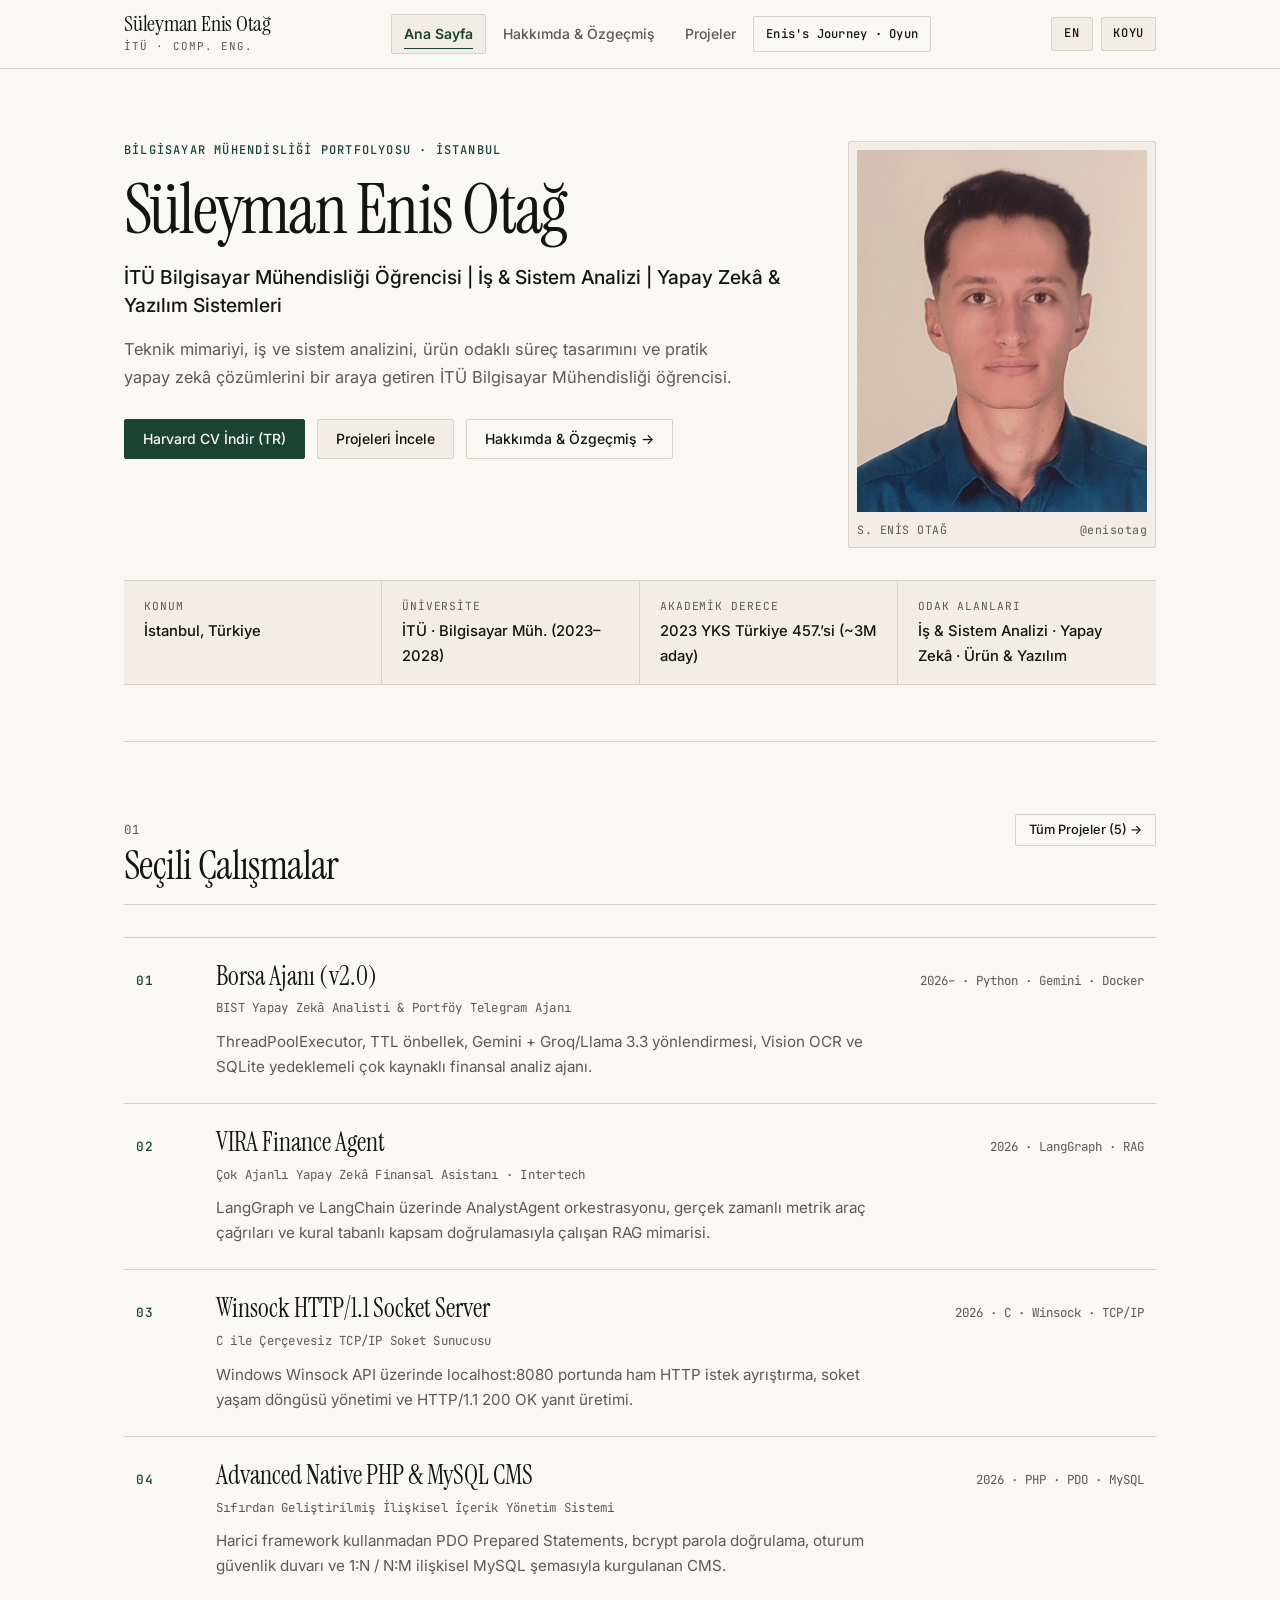
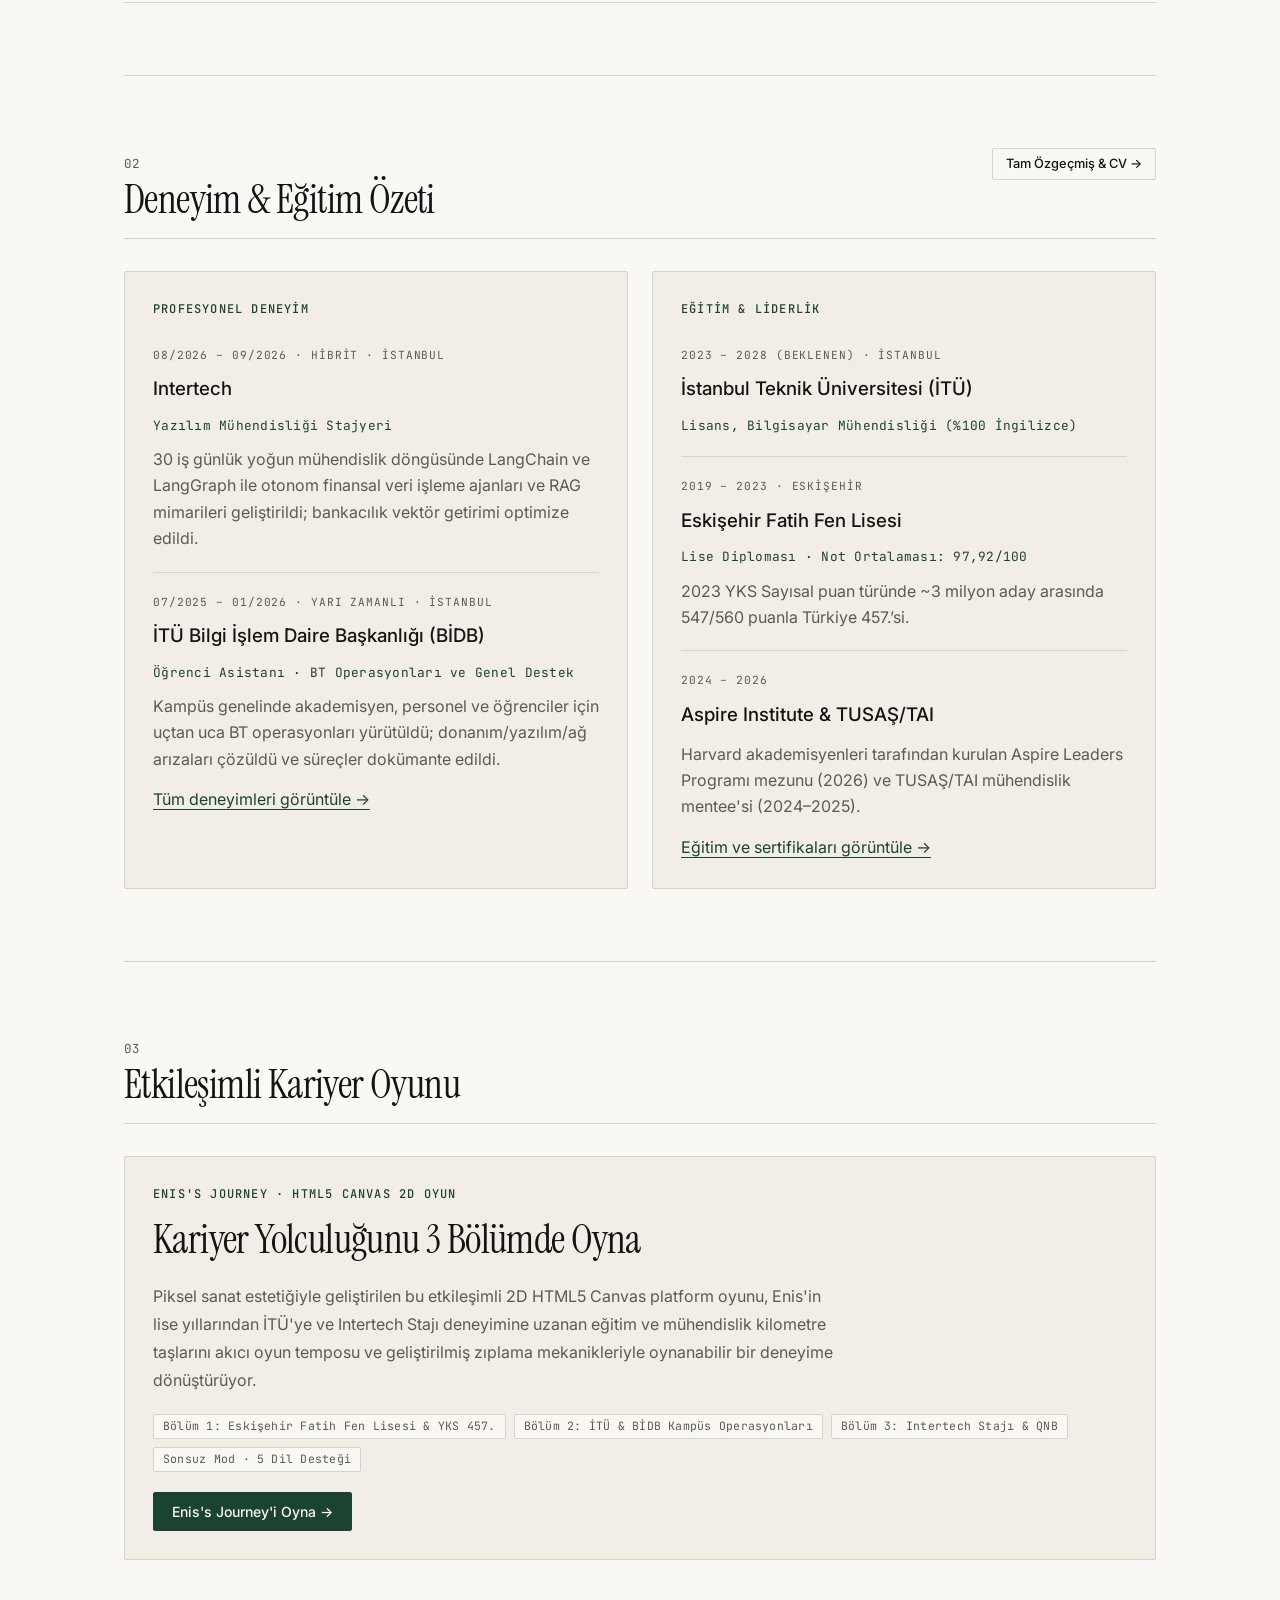
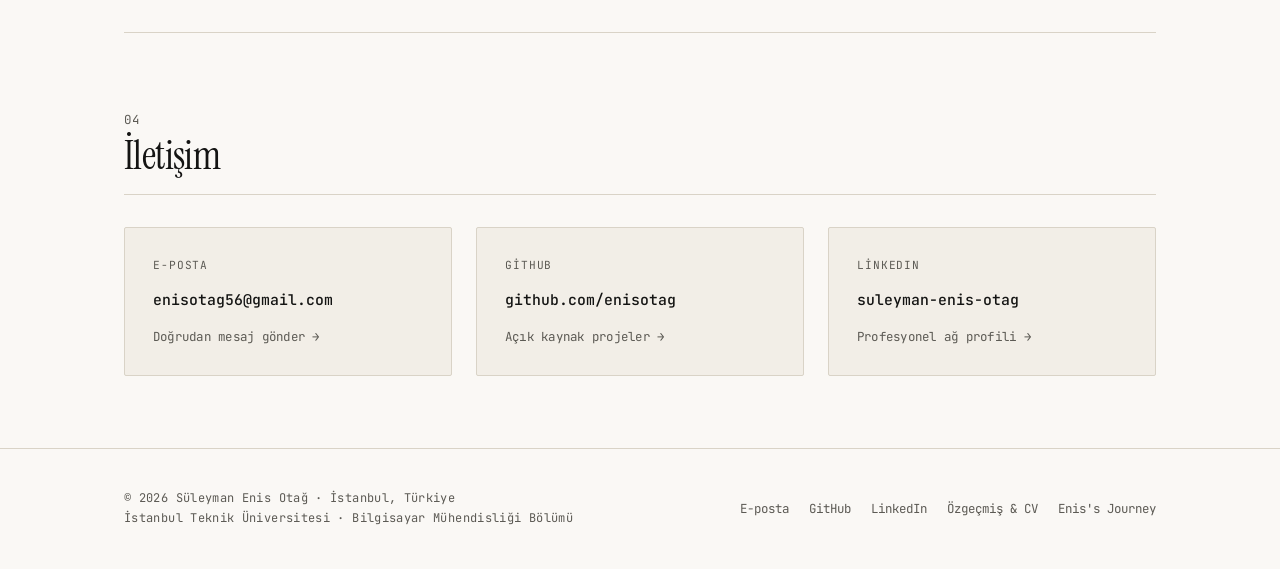
==== commit 3d6198fd: "Phase 2: profile portrait, UI transitions, editorial copy cleanup, and game physics/anti-AFK overhau" ====
--- a/index.html
+++ b/index.html
@@ -4,7 +4,7 @@
   <meta charset="UTF-8">
   <meta name="viewport" content="width=device-width, initial-scale=1.0">
   <title data-tr="Süleyman Enis Otağ — Bilgisayar Mühendisliği &amp; Agentic AI Portfolyosu" data-en="Süleyman Enis Otağ — Computer Engineering &amp; Agentic AI Portfolio">Süleyman Enis Otağ — Bilgisayar Mühendisliği &amp; Agentic AI Portfolyosu</title>
-  <meta name="description" content="Süleyman Enis Otağ — İTÜ Bilgisayar Mühendisliği öğrencisi. İş ve sistem analizi, düşük seviyeli sistemler (C/C++) ve Agentic AI / RAG mimarileri portfolyosu.">
+  <meta name="description" content="Süleyman Enis Otağ — İTÜ Bilgisayar Mühendisliği öğrencisi. İş ve sistem analizi, ürün odaklı yazılım geliştirme ve yapay zekâ çözümleri portfolyosu.">
   <link rel="preconnect" href="https://fonts.googleapis.com">
   <link rel="preconnect" href="https://fonts.gstatic.com" crossorigin>
   <link href="https://fonts.googleapis.com/css2?family=Instrument+Serif:ital@0;1&family=Inter:wght@400;500;600;700&family=JetBrains+Mono:wght@400;500&display=swap" rel="stylesheet">
@@ -21,7 +21,7 @@
         <span class="brand-meta">İTÜ · COMP. ENG.</span>
       </a>
       <nav class="site-nav" id="site-nav" aria-label="Ana gezinme">
-        <a href="index.html" class="nav-link" data-tr="Ana Sayfa" data-en="Index">Ana Sayfa</a>
+        <a href="index.html" class="nav-link" data-tr="Ana Sayfa" data-en="Home">Ana Sayfa</a>
         <a href="about.html" class="nav-link" data-tr="Hakkımda &amp; Özgeçmiş" data-en="About &amp; CV">Hakkımda &amp; Özgeçmiş</a>
         <a href="projects.html" class="nav-link" data-tr="Projeler" data-en="Projects">Projeler</a>
         <a href="journey.html" class="nav-link nav-link-journey" data-tr="Enis's Journey · Oyun" data-en="Enis's Journey · Game">Enis's Journey · Oyun</a>
@@ -42,8 +42,8 @@
           <div>
             <p class="eyebrow" data-tr="BİLGİSAYAR MÜHENDİSLİĞİ PORTFOLYOSU · İSTANBUL" data-en="COMPUTER ENGINEERING PORTFOLIO · ISTANBUL">BİLGİSAYAR MÜHENDİSLİĞİ PORTFOLYOSU · İSTANBUL</p>
             <h1 class="hero-title">Süleyman Enis Otağ</h1>
-            <p class="hero-subtitle" data-tr="İTÜ Bilgisayar Mühendisliği Öğrencisi | İş &amp; Sistem Analizi | Agentic AI &amp; RAG Sistemleri" data-en="Senior Computer Engineering Student @ Istanbul Technical University | Business &amp; Systems Analysis | Agentic AI &amp; RAG Systems">İTÜ Bilgisayar Mühendisliği Öğrencisi | İş &amp; Sistem Analizi | Agentic AI &amp; RAG Sistemleri</p>
-            <p class="hero-lead" data-tr="Teknik mimariyi, düşük seviyeli sistem programlamayı (C/C++), iş ve sistem analizini ve üretim düzeyinde Agentic AI &amp; RAG iş akışlarını bir araya getiren İTÜ Bilgisayar Mühendisliği öğrencisi." data-en="ITU Computer Engineering student bridging technical architecture, low-level systems (C/C++), business &amp; systems analysis, and production Agentic AI &amp; RAG workflows.">Teknik mimariyi, düşük seviyeli sistem programlamayı (C/C++), iş ve sistem analizini ve üretim düzeyinde Agentic AI &amp; RAG iş akışlarını bir araya getiren İTÜ Bilgisayar Mühendisliği öğrencisi.</p>
+            <p class="hero-subtitle" data-tr="İTÜ Bilgisayar Mühendisliği Öğrencisi | İş &amp; Sistem Analizi | Yapay Zekâ &amp; Yazılım Sistemleri" data-en="Senior Computer Engineering Student @ Istanbul Technical University | Business &amp; Systems Analysis | AI &amp; Software Systems">İTÜ Bilgisayar Mühendisliği Öğrencisi | İş &amp; Sistem Analizi | Yapay Zekâ &amp; Yazılım Sistemleri</p>
+            <p class="hero-lead" data-tr="Teknik mimariyi, iş ve sistem analizini, ürün odaklı süreç tasarımını ve pratik yapay zekâ çözümlerini bir araya getiren İTÜ Bilgisayar Mühendisliği öğrencisi." data-en="ITU Computer Engineering student bridging technical architecture, business &amp; systems analysis, product workflows, and practical AI solutions.">Teknik mimariyi, iş ve sistem analizini, ürün odaklı süreç tasarımını ve pratik yapay zekâ çözümlerini bir araya getiren İTÜ Bilgisayar Mühendisliği öğrencisi.</p>
             <div class="hero-actions">
               <a href="assets/cv/enis_cv_tr.pdf" class="btn btn-primary cv-dynamic-link" target="_blank" rel="noopener" data-tr="Harvard CV İndir (TR)" data-en="Download Harvard CV (EN)">Harvard CV İndir (TR)</a>
               <a href="projects.html" class="btn btn-secondary" data-tr="Projeleri İncele" data-en="Explore Projects">Projeleri İncele</a>
@@ -53,7 +53,7 @@
 
           <aside class="hero-aside">
             <figure class="avatar-frame">
-              <img src="https://avatars.githubusercontent.com/u/184486319?v=4" alt="Süleyman Enis Otağ" width="280" height="280" loading="eager">
+              <img src="assets/img/profile.jpg" alt="Süleyman Enis Otağ" width="280" height="350" loading="eager">
               <figcaption class="avatar-caption">
                 <span>S. ENİS OTAĞ</span>
                 <span>@enisotag</span>
@@ -77,7 +77,7 @@
           </div>
           <div class="meta-item">
             <span class="meta-label" data-tr="Odak Alanları" data-en="Core Focus">Odak Alanları</span>
-            <span class="meta-value" data-tr="Agentic AI · RAG · C/C++ · Analiz" data-en="Agentic AI · RAG · C/C++ · Analysis">Agentic AI · RAG · C/C++ · Analiz</span>
+            <span class="meta-value" data-tr="İş &amp; Sistem Analizi · Yapay Zekâ · Ürün &amp; Yazılım" data-en="Business &amp; Systems Analysis · AI · Software">İş &amp; Sistem Analizi · Yapay Zekâ · Ürün &amp; Yazılım</span>
           </div>
         </div>
       </div>
@@ -185,7 +185,6 @@
                 <span class="meta-label" data-tr="2023 – 2028 (Beklenen) · İstanbul" data-en="2023 – 2028 (Expected) · İstanbul">2023 – 2028 (Beklenen) · İstanbul</span>
                 <h3 data-tr="İstanbul Teknik Üniversitesi (İTÜ)" data-en="Istanbul Technical University (İTÜ)">İstanbul Teknik Üniversitesi (İTÜ)</h3>
                 <p class="timeline-role" data-tr="Lisans, Bilgisayar Mühendisliği (%100 İngilizce)" data-en="B.S. in Computer Engineering (100% English)">Lisans, Bilgisayar Mühendisliği (%100 İngilizce)</p>
-                <p class="text-muted" data-tr="Topluluklar: İTÜ Blockchain, İTÜ ACM Student Chapter." data-en="Societies: İTÜ Blockchain, İTÜ ACM Student Chapter.">Topluluklar: İTÜ Blockchain, İTÜ ACM Student Chapter.</p>
               </div>
 
               <hr class="divider">
@@ -232,16 +231,16 @@
           </div>
 
           <div class="prose" data-lang-block="tr">
-            <p>Kız arkadaşım tarafından piksel sanat estetiğiyle sıfırdan tasarlanıp geliştirilen bu 2D platform oyunu, lise yıllarından Intertech AI Lab deneyimine uzanan mühendislik yolculuğumu etkileşimli bir deneyime dönüştürüyor.</p>
+            <p>Piksel sanat estetiğiyle geliştirilen bu etkileşimli 2D HTML5 Canvas platform oyunu, Enis'in lise yıllarından İTÜ'ye ve Intertech Stajı deneyimine uzanan eğitim ve mühendislik kilometre taşlarını akıcı oyun temposu ve geliştirilmiş zıplama mekanikleriyle oynanabilir bir deneyime dönüştürüyor.</p>
           </div>
           <div class="prose" data-lang-block="en">
-            <p>Designed and built from scratch with pixel-art charm by my girlfriend, this 2D HTML5 Canvas side-scroller turns my engineering milestones from high school to the Intertech AI Lab into a playable experience.</p>
+            <p>An interactive 2D pixel-art HTML5 Canvas side-scroller chronicling Enis's education and engineering milestones from high school and İTÜ to his Intertech Internship, featuring smooth pacing and upgraded double-jump mechanics.</p>
           </div>
 
           <ul class="tag-list">
             <li class="tag" data-tr="Bölüm 1: Eskişehir Fatih Fen Lisesi &amp; YKS 457." data-en="Stage 1: Fatih Science High School &amp; YKS 457th">Bölüm 1: Eskişehir Fatih Fen Lisesi &amp; YKS 457.</li>
             <li class="tag" data-tr="Bölüm 2: İTÜ &amp; BİDB Kampüs Operasyonları" data-en="Stage 2: İTÜ &amp; BİDB Operations">Bölüm 2: İTÜ &amp; BİDB Kampüs Operasyonları</li>
-            <li class="tag" data-tr="Bölüm 3: Intertech AI Lab &amp; QNB" data-en="Stage 3: Intertech AI Lab &amp; QNB">Bölüm 3: Intertech AI Lab &amp; QNB</li>
+            <li class="tag" data-tr="Bölüm 3: Intertech Stajı &amp; QNB" data-en="Stage 3: Intertech Internship &amp; QNB">Bölüm 3: Intertech Stajı &amp; QNB</li>
             <li class="tag" data-tr="Sonsuz Mod · 5 Dil Desteği" data-en="Endless Mode · 5 Languages">Sonsuz Mod · 5 Dil Desteği</li>
           </ul>
 
--- a/assets/css/style.css
+++ b/assets/css/style.css
@@ -21,7 +21,7 @@
 
   --radius: 2px;
   --header-height: 68px;
-  --transition: 150ms cubic-bezier(0.2, 0, 0, 1);
+  --transition: 200ms cubic-bezier(0.22, 1, 0.36, 1);
   color-scheme: light;
 }
 
@@ -65,6 +65,27 @@
   line-height: 1.65;
   overflow-x: hidden;
   transition: background-color var(--transition), color var(--transition);
+}
+
+@keyframes pageEnter {
+  from {
+    opacity: 0;
+    transform: translateY(8px);
+  }
+  to {
+    opacity: 1;
+    transform: none;
+  }
+}
+
+main {
+  animation: pageEnter 280ms cubic-bezier(0.22, 1, 0.36, 1);
+}
+
+body.is-leaving main {
+  opacity: 0;
+  transform: translateY(-4px);
+  transition: opacity 150ms ease, transform 150ms ease;
 }
 
 ::selection {
@@ -245,6 +266,10 @@
   gap: 32px;
 }
 
+.mt-md {
+  margin-top: 28px;
+}
+
 .cluster {
   display: flex;
   flex-wrap: wrap;
@@ -346,6 +371,7 @@
 }
 
 .nav-link {
+  position: relative;
   display: inline-flex;
   align-items: center;
   gap: 6px;
@@ -357,6 +383,25 @@
   border-radius: var(--radius);
   white-space: nowrap;
   transition: color var(--transition), background-color var(--transition), border-color var(--transition);
+}
+
+.nav-link::after {
+  content: "";
+  position: absolute;
+  left: 12px;
+  right: 12px;
+  bottom: 4px;
+  height: 1px;
+  background-color: var(--accent);
+  transform: scaleX(0);
+  transform-origin: left center;
+  transition: transform var(--transition);
+  pointer-events: none;
+}
+
+.nav-link:hover::after,
+.nav-link.active::after {
+  transform: scaleX(1);
 }
 
 .nav-link:hover {
@@ -410,7 +455,7 @@
   border: 1px solid var(--border);
   border-radius: var(--radius);
   white-space: nowrap;
-  transition: background-color var(--transition), border-color var(--transition), color var(--transition);
+  transition: background-color var(--transition), border-color var(--transition), color var(--transition), transform var(--transition);
 }
 
 .control-btn:hover {
@@ -563,14 +608,15 @@
 
 .avatar-frame img {
   width: 100%;
-  aspect-ratio: 1 / 1;
+  aspect-ratio: 4 / 5;
   object-fit: cover;
-  filter: grayscale(12%) contrast(1.04);
+  object-position: center top;
+  filter: contrast(1.02);
   transition: filter var(--transition);
 }
 
 .avatar-frame:hover img {
-  filter: grayscale(0%) contrast(1);
+  filter: contrast(1.04);
 }
 
 .avatar-caption {
@@ -658,11 +704,12 @@
   font-weight: 400;
   line-height: 1.2;
   color: var(--text);
-  transition: color var(--transition);
+  transition: color var(--transition), transform var(--transition);
 }
 
 .index-row:hover .row-title {
   color: var(--accent);
+  transform: translateX(4px);
 }
 
 .row-sub {
@@ -702,11 +749,12 @@
   display: flex;
   flex-direction: column;
   gap: 14px;
-  transition: border-color var(--transition), background-color var(--transition);
+  transition: border-color var(--transition), background-color var(--transition), transform var(--transition);
 }
 
 a.card:hover,
 .card-interactive:hover {
+  transform: translateY(-2px);
   border-color: var(--accent);
 }
 
@@ -748,7 +796,23 @@
   border-radius: var(--radius);
   white-space: nowrap;
   cursor: pointer;
-  transition: background-color var(--transition), color var(--transition), border-color var(--transition);
+  transition: background-color var(--transition), color var(--transition), border-color var(--transition), transform var(--transition);
+}
+
+.btn:active,
+.control-btn:active,
+.filter-btn:active,
+.game-btn:active {
+  transform: translateY(1px) scale(0.985);
+}
+
+.btn:disabled,
+.control-btn:disabled,
+.filter-btn:disabled,
+.game-btn:disabled {
+  opacity: 0.55;
+  cursor: not-allowed;
+  transform: none;
 }
 
 .btn-sm {
@@ -938,7 +1002,7 @@
   background-color: var(--bg);
   border: 1px solid var(--border);
   border-radius: var(--radius);
-  transition: background-color var(--transition), color var(--transition), border-color var(--transition);
+  transition: background-color var(--transition), color var(--transition), border-color var(--transition), transform var(--transition);
 }
 
 .filter-btn:hover {
@@ -961,7 +1025,7 @@
   flex-direction: column;
   gap: 20px;
   scroll-margin-top: 90px;
-  transition: border-color var(--transition);
+  transition: border-color var(--transition), transform var(--transition);
 }
 
 .project-card:target {
@@ -970,6 +1034,21 @@
 
 .project-card.is-hidden {
   display: none !important;
+}
+
+@keyframes filterCardIn {
+  from {
+    opacity: 0;
+    transform: translateY(8px);
+  }
+  to {
+    opacity: 1;
+    transform: none;
+  }
+}
+
+.project-card.is-filtering-in {
+  animation: filterCardIn 240ms cubic-bezier(0.22, 1, 0.36, 1) backwards;
 }
 
 .project-header {
@@ -1306,7 +1385,7 @@
   border: 1px solid #454B59;
   border-radius: var(--radius);
   cursor: pointer;
-  transition: background-color var(--transition), border-color var(--transition), color var(--transition);
+  transition: background-color var(--transition), border-color var(--transition), color var(--transition), transform var(--transition);
 }
 
 .game-btn:hover {
@@ -1546,6 +1625,69 @@
 }
 
 /* ==========================================================================
+   Scroll Reveal & Motion Accessibility
+   ========================================================================== */
+
+html.reveal-ready .reveal-item {
+  opacity: 0;
+  transform: translateY(12px);
+  transition:
+    opacity 340ms cubic-bezier(0.22, 1, 0.36, 1) var(--reveal-delay, 0ms),
+    transform 340ms cubic-bezier(0.22, 1, 0.36, 1) var(--reveal-delay, 0ms),
+    border-color var(--transition),
+    background-color var(--transition);
+}
+
+html.reveal-ready .reveal-item.is-visible,
+.reveal-item.is-visible {
+  opacity: 1;
+  transform: none;
+}
+
+html.reveal-ready .reveal-item.is-revealed {
+  transition:
+    opacity 340ms cubic-bezier(0.22, 1, 0.36, 1),
+    transform var(--transition),
+    border-color var(--transition),
+    background-color var(--transition);
+}
+
+html.reveal-ready a.card.reveal-item.is-visible:hover,
+html.reveal-ready .card-interactive.reveal-item.is-visible:hover {
+  transform: translateY(-2px);
+  border-color: var(--accent);
+  transition-delay: 0ms;
+}
+
+@media (prefers-reduced-motion: reduce) {
+  html {
+    scroll-behavior: auto;
+  }
+
+  *,
+  *::before,
+  *::after {
+    animation-duration: 0.01ms !important;
+    animation-iteration-count: 1 !important;
+    transition-duration: 0.01ms !important;
+    transition-delay: 0ms !important;
+  }
+
+  main,
+  body.is-leaving main,
+  html.reveal-ready .reveal-item {
+    animation: none !important;
+    transition: none !important;
+    opacity: 1 !important;
+    transform: none !important;
+  }
+
+  .project-card.is-filtering-in {
+    animation: none !important;
+  }
+}
+
+/* ==========================================================================
    Print Stylesheet (Clean Harvard / Editorial CV Printing)
    ========================================================================== */
 
@@ -1559,6 +1701,15 @@
     color: #000000 !important;
     font-size: 10.5pt;
     line-height: 1.45;
+  }
+
+  main,
+  .reveal-item,
+  html.reveal-ready .reveal-item {
+    animation: none !important;
+    transition: none !important;
+    opacity: 1 !important;
+    transform: none !important;
   }
 
   .site-header,
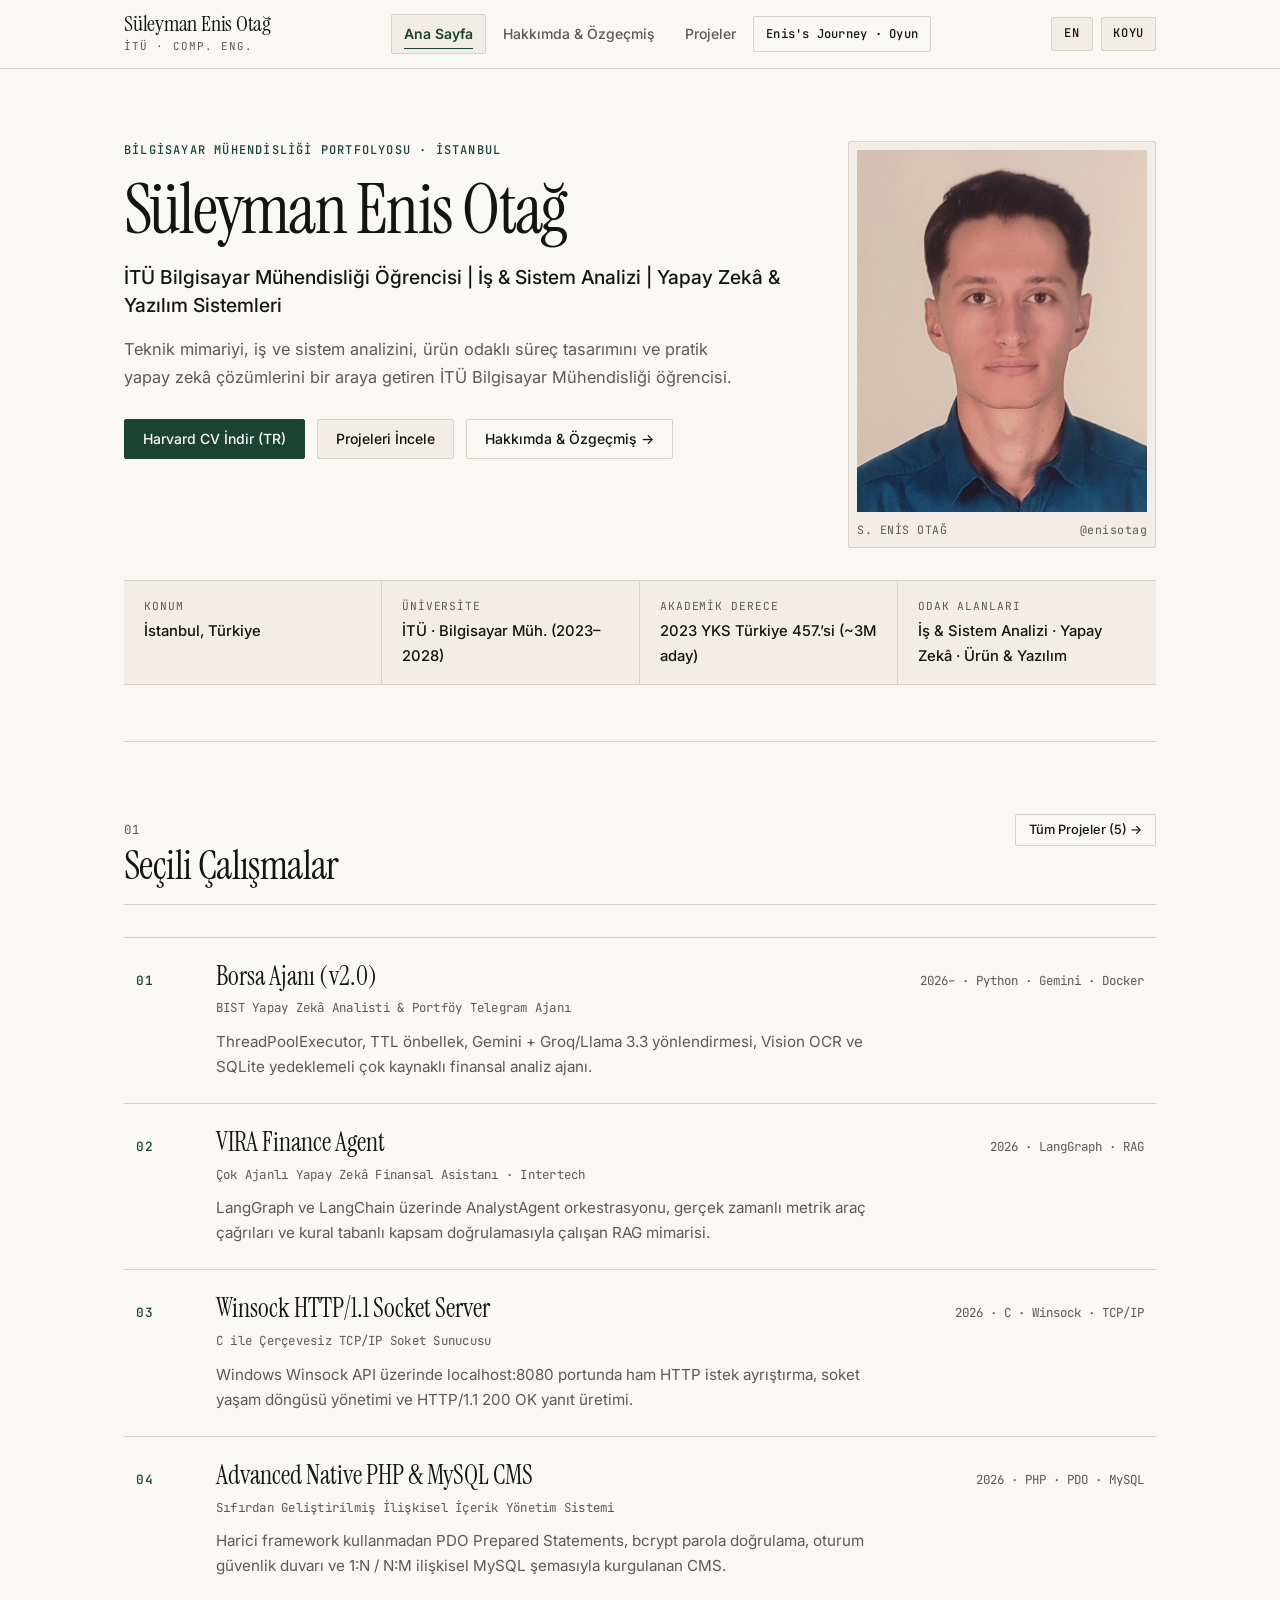
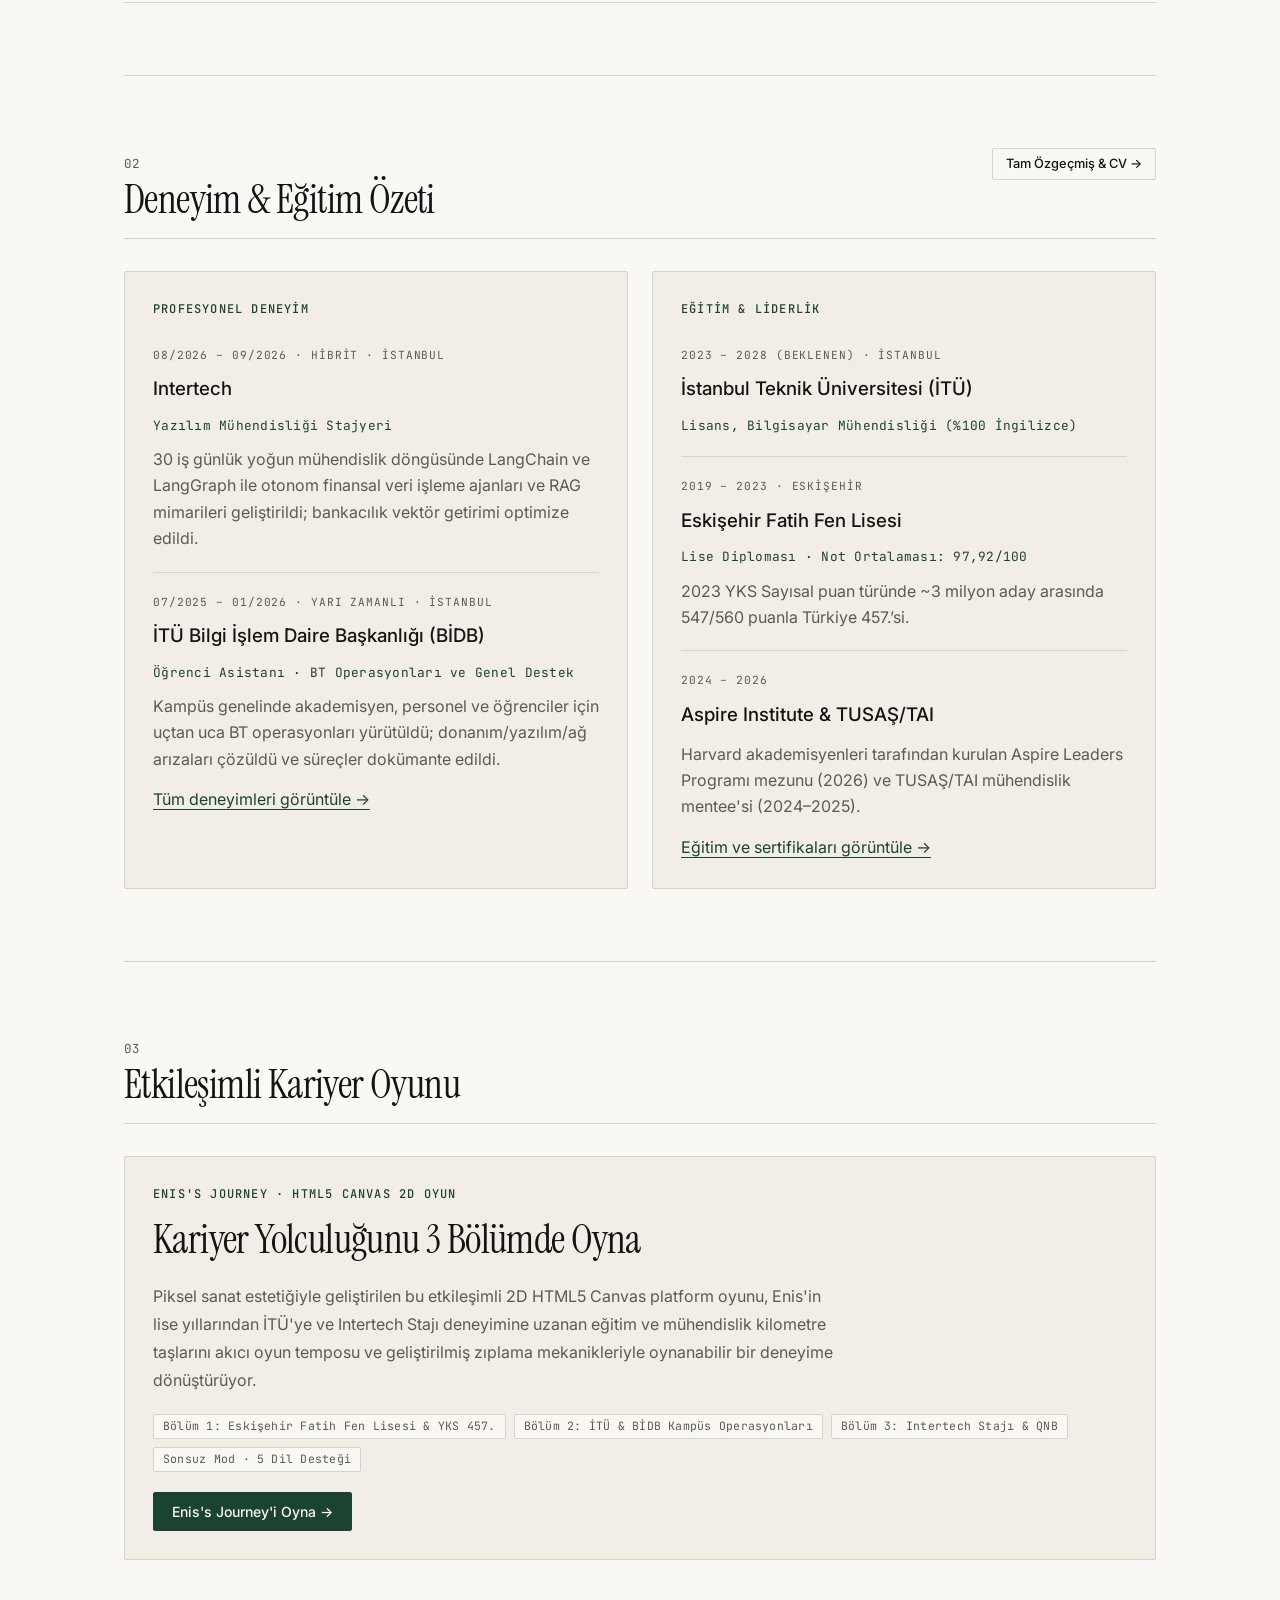
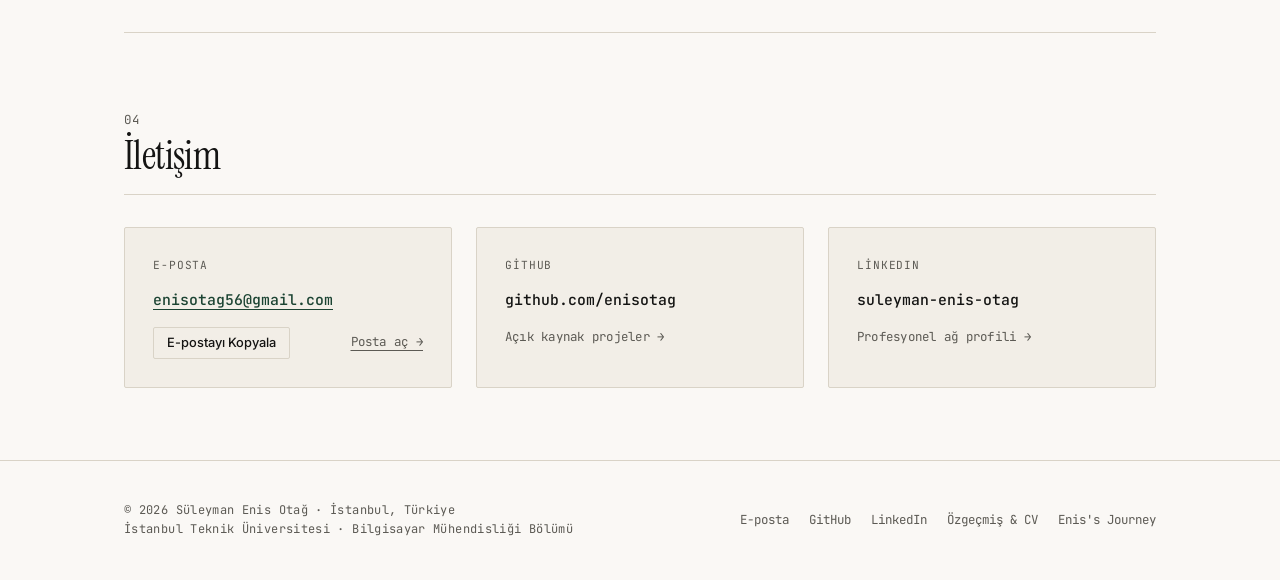
==== commit 376aac5c: "Add one-click copy-email controls across contact sections and modals" ====
--- a/index.html
+++ b/index.html
@@ -5,6 +5,20 @@
   <meta name="viewport" content="width=device-width, initial-scale=1.0">
   <title data-tr="Süleyman Enis Otağ — Bilgisayar Mühendisliği &amp; Agentic AI Portfolyosu" data-en="Süleyman Enis Otağ — Computer Engineering &amp; Agentic AI Portfolio">Süleyman Enis Otağ — Bilgisayar Mühendisliği &amp; Agentic AI Portfolyosu</title>
   <meta name="description" content="Süleyman Enis Otağ — İTÜ Bilgisayar Mühendisliği öğrencisi. İş ve sistem analizi, ürün odaklı yazılım geliştirme ve yapay zekâ çözümleri portfolyosu.">
+  <link rel="icon" type="image/svg+xml" href="assets/img/favicon.svg">
+  <meta property="og:type" content="website">
+  <meta property="og:site_name" content="Süleyman Enis Otağ">
+  <meta property="og:title" content="Süleyman Enis Otağ — Bilgisayar Mühendisliği &amp; Agentic AI Portfolyosu">
+  <meta property="og:description" content="Süleyman Enis Otağ — İTÜ Bilgisayar Mühendisliği öğrencisi. İş ve sistem analizi, ürün odaklı yazılım geliştirme ve yapay zekâ çözümleri portfolyosu.">
+  <meta property="og:url" content="https://web.itu.edu.tr/otag23/">
+  <meta property="og:image" content="https://web.itu.edu.tr/otag23/assets/img/og-preview.png">
+  <meta property="og:image:width" content="1200">
+  <meta property="og:image:height" content="630">
+  <meta property="og:locale" content="tr_TR">
+  <meta name="twitter:card" content="summary_large_image">
+  <meta name="twitter:title" content="Süleyman Enis Otağ — Bilgisayar Mühendisliği &amp; Agentic AI Portfolyosu">
+  <meta name="twitter:description" content="Süleyman Enis Otağ — İTÜ Bilgisayar Mühendisliği öğrencisi. İş ve sistem analizi, ürün odaklı yazılım geliştirme ve yapay zekâ çözümleri portfolyosu.">
+  <meta name="twitter:image" content="https://web.itu.edu.tr/otag23/assets/img/og-preview.png">
   <link rel="preconnect" href="https://fonts.googleapis.com">
   <link rel="preconnect" href="https://fonts.gstatic.com" crossorigin>
   <link href="https://fonts.googleapis.com/css2?family=Instrument+Serif:ital@0;1&family=Inter:wght@400;500;600;700&family=JetBrains+Mono:wght@400;500&display=swap" rel="stylesheet">
@@ -264,11 +278,14 @@
         </div>
 
         <div class="grid-3">
-          <a href="mailto:enisotag56@gmail.com" class="card">
+          <div class="card card-interactive">
             <span class="meta-label" data-tr="E-posta" data-en="Email">E-posta</span>
-            <strong class="meta-value mono">enisotag56@gmail.com</strong>
-            <span class="row-sub" data-tr="Doğrudan mesaj gönder →" data-en="Send direct email →">Doğrudan mesaj gönder →</span>
-          </a>
+            <a href="mailto:enisotag56@gmail.com" class="meta-value mono inline-link">enisotag56@gmail.com</a>
+            <div class="cluster" style="margin-top: auto; justify-content: space-between;">
+              <button type="button" class="btn btn-secondary btn-sm copy-email-btn" data-copy-email="enisotag56@gmail.com" data-tr="E-postayı Kopyala" data-en="Copy Email" data-copied-tr="Kopyalandı ✓" data-copied-en="Copied ✓">E-postayı Kopyala</button>
+              <a href="mailto:enisotag56@gmail.com" class="row-sub inline-link" data-tr="Posta aç →" data-en="Open mail →">Posta aç →</a>
+            </div>
+          </div>
 
           <a href="https://github.com/enisotag" target="_blank" rel="noopener" class="card">
             <span class="meta-label">GitHub</span>
--- a/assets/css/style.css
+++ b/assets/css/style.css
@@ -246,6 +246,45 @@
   font-weight: 500;
   color: var(--text);
   word-break: break-word;
+}
+
+.meta-email-row {
+  display: flex;
+  flex-wrap: wrap;
+  align-items: center;
+  gap: 8px;
+}
+
+.copy-chip {
+  display: inline-flex;
+  align-items: center;
+  padding: 2px 8px;
+  font-family: var(--font-mono);
+  font-size: 0.68rem;
+  line-height: 1.4;
+  letter-spacing: 0.03em;
+  color: var(--text-muted);
+  background-color: var(--bg);
+  border: 1px solid var(--border);
+  border-radius: var(--radius);
+  cursor: pointer;
+  white-space: nowrap;
+  transition: border-color var(--transition), color var(--transition), background-color var(--transition), transform var(--transition);
+}
+
+.copy-chip:hover {
+  border-color: var(--accent);
+  color: var(--accent);
+}
+
+.copy-chip:active {
+  transform: translateY(1px) scale(0.985);
+}
+
+.copy-email-btn.is-copied {
+  border-color: var(--accent);
+  color: var(--accent);
+  background-color: var(--bg-subtle);
 }
 
 .stack-sm {
@@ -1437,6 +1476,12 @@
   flex-direction: column;
   gap: 10px;
   margin-top: 14px;
+}
+
+.journey-stage .game-btn.copy-email-btn.is-copied {
+  border-color: #9EC1A3;
+  color: #9EC1A3;
+  background-color: rgba(158, 193, 163, 0.14);
 }
 
 .milestone-badges {
@@ -1718,6 +1763,7 @@
   .filter-bar,
   .btn,
   .control-btn,
+  .copy-email-btn,
   .mobile-nav-toggle,
   .hero-actions,
   .journey-toolbar,
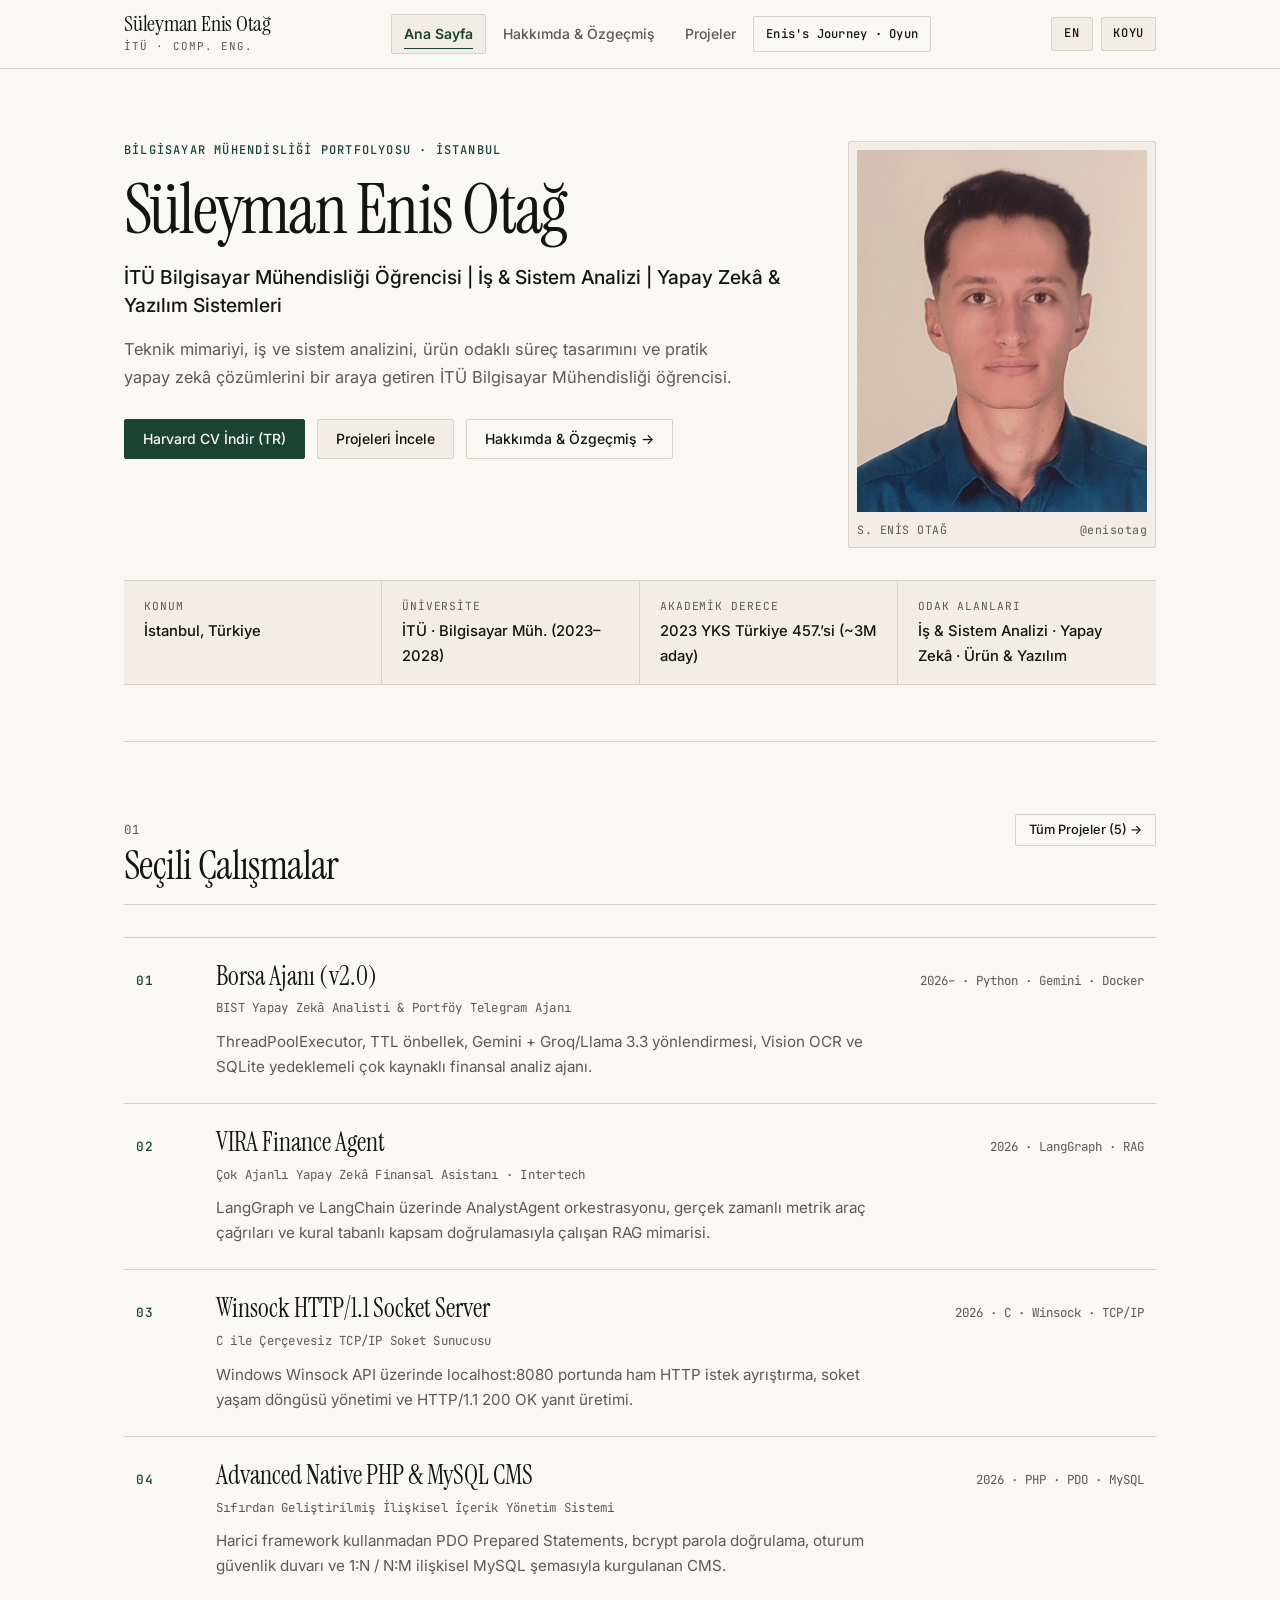
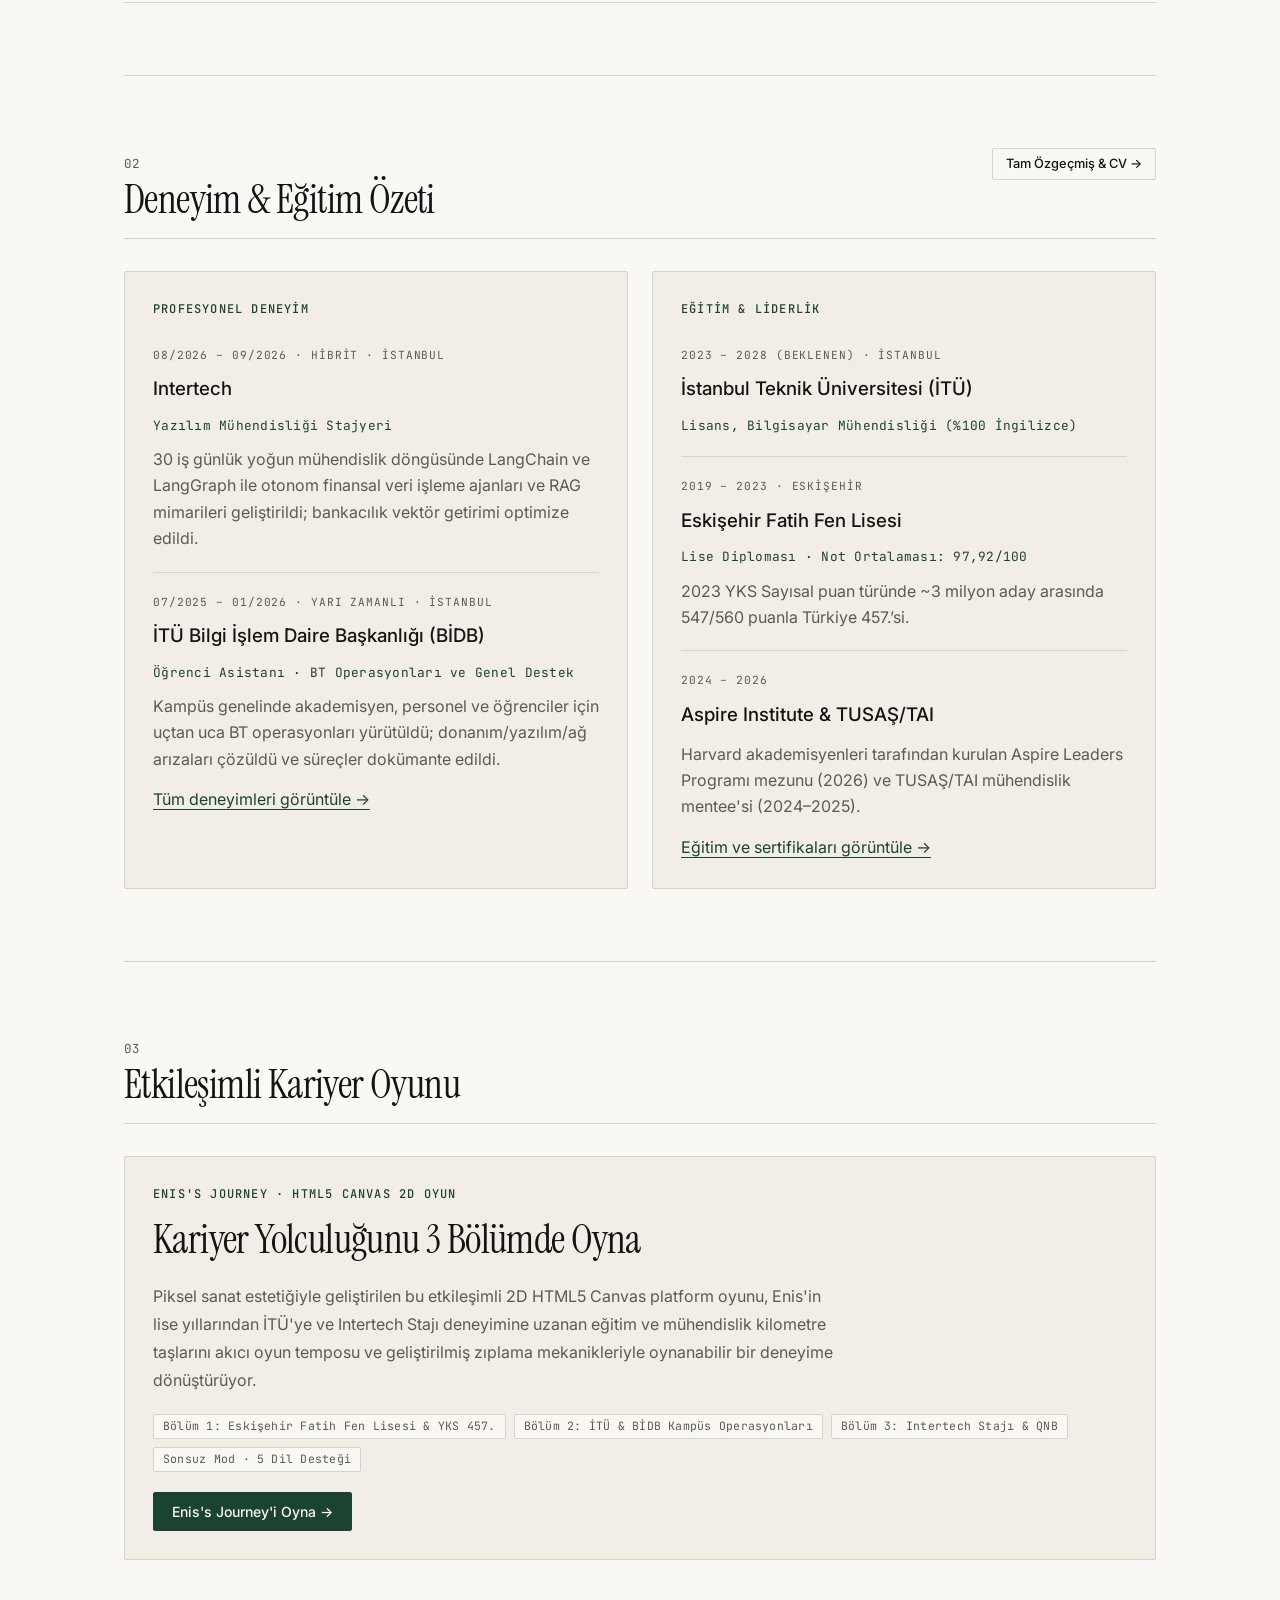
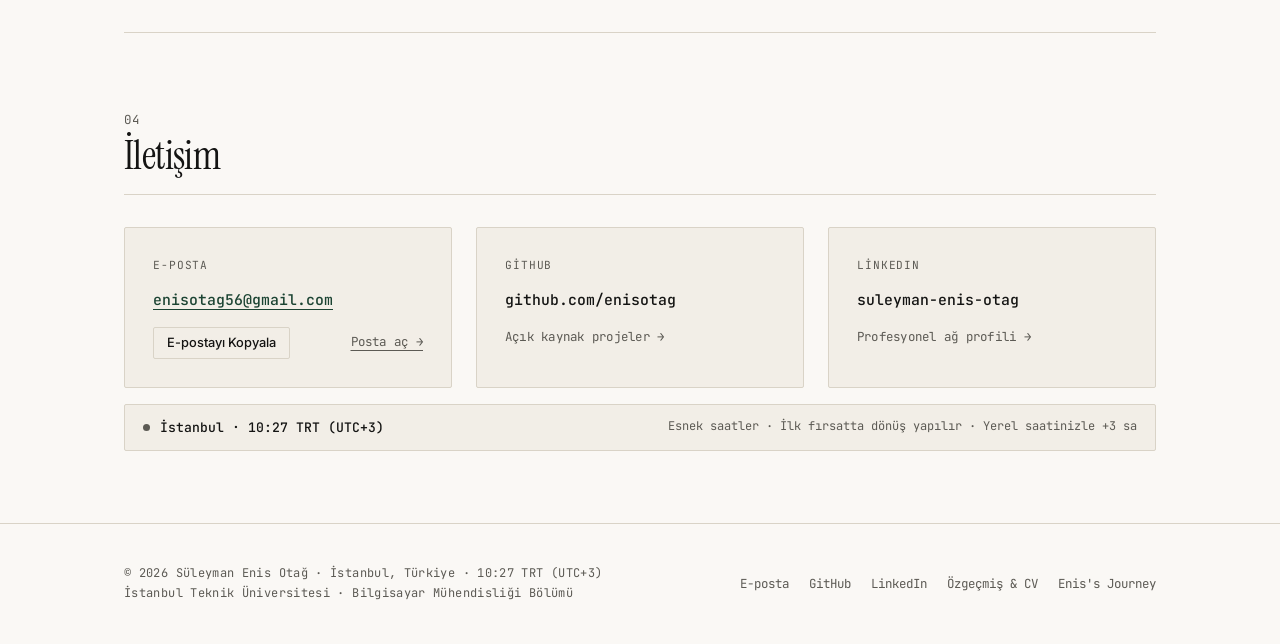
==== commit 56b8e011: "Add live Istanbul (UTC+3) time and availability strip" ====
--- a/index.html
+++ b/index.html
@@ -299,6 +299,14 @@
             <span class="row-sub" data-tr="Profesyonel ağ profili →" data-en="Professional profile →">Profesyonel ağ profili →</span>
           </a>
         </div>
+
+        <div class="availability-strip">
+          <div class="availability-main">
+            <span class="availability-dot" data-istanbul-dot aria-hidden="true"></span>
+            <span class="mono" data-istanbul-clock>İstanbul · --:-- TRT (UTC+3)</span>
+          </div>
+          <span class="availability-status" data-istanbul-status>İstanbul yerel saati (UTC+3)</span>
+        </div>
       </div>
     </section>
   </main>
@@ -306,7 +314,7 @@
   <footer class="site-footer">
     <div class="container footer-inner">
       <div class="footer-meta">
-        <p>© 2026 Süleyman Enis Otağ · İstanbul, Türkiye</p>
+        <p>© 2026 Süleyman Enis Otağ · İstanbul, Türkiye <span class="footer-clock" data-istanbul-clock="inline"></span></p>
         <p data-tr="İstanbul Teknik Üniversitesi · Bilgisayar Mühendisliği Bölümü" data-en="Istanbul Technical University · Department of Computer Engineering">İstanbul Teknik Üniversitesi · Bilgisayar Mühendisliği Bölümü</p>
       </div>
       <div class="footer-links">
--- a/assets/css/style.css
+++ b/assets/css/style.css
@@ -285,6 +285,57 @@
   border-color: var(--accent);
   color: var(--accent);
   background-color: var(--bg-subtle);
+}
+
+.meta-time {
+  font-size: 0.72rem;
+  color: var(--text-muted);
+  margin-top: 2px;
+}
+
+.availability-strip {
+  margin-top: 16px;
+  display: flex;
+  flex-wrap: wrap;
+  align-items: center;
+  justify-content: space-between;
+  gap: 8px 20px;
+  padding: 12px 18px;
+  background-color: var(--bg-elevated);
+  border: 1px solid var(--border);
+  border-radius: var(--radius);
+}
+
+.availability-main {
+  display: inline-flex;
+  align-items: center;
+  gap: 10px;
+  font-size: 0.82rem;
+  font-weight: 500;
+  color: var(--text);
+}
+
+.availability-dot {
+  width: 7px;
+  height: 7px;
+  border-radius: 50%;
+  flex-shrink: 0;
+  background-color: var(--text-muted);
+}
+
+.availability-dot.is-active {
+  background-color: var(--accent);
+}
+
+.availability-dot.is-quiet {
+  background-color: transparent;
+  border: 1.5px solid var(--text-muted);
+}
+
+.availability-status {
+  font-family: var(--font-mono);
+  font-size: 0.75rem;
+  color: var(--text-muted);
 }
 
 .stack-sm {
@@ -1764,6 +1815,9 @@
   .btn,
   .control-btn,
   .copy-email-btn,
+  .meta-time,
+  .availability-strip,
+  .footer-clock,
   .mobile-nav-toggle,
   .hero-actions,
   .journey-toolbar,
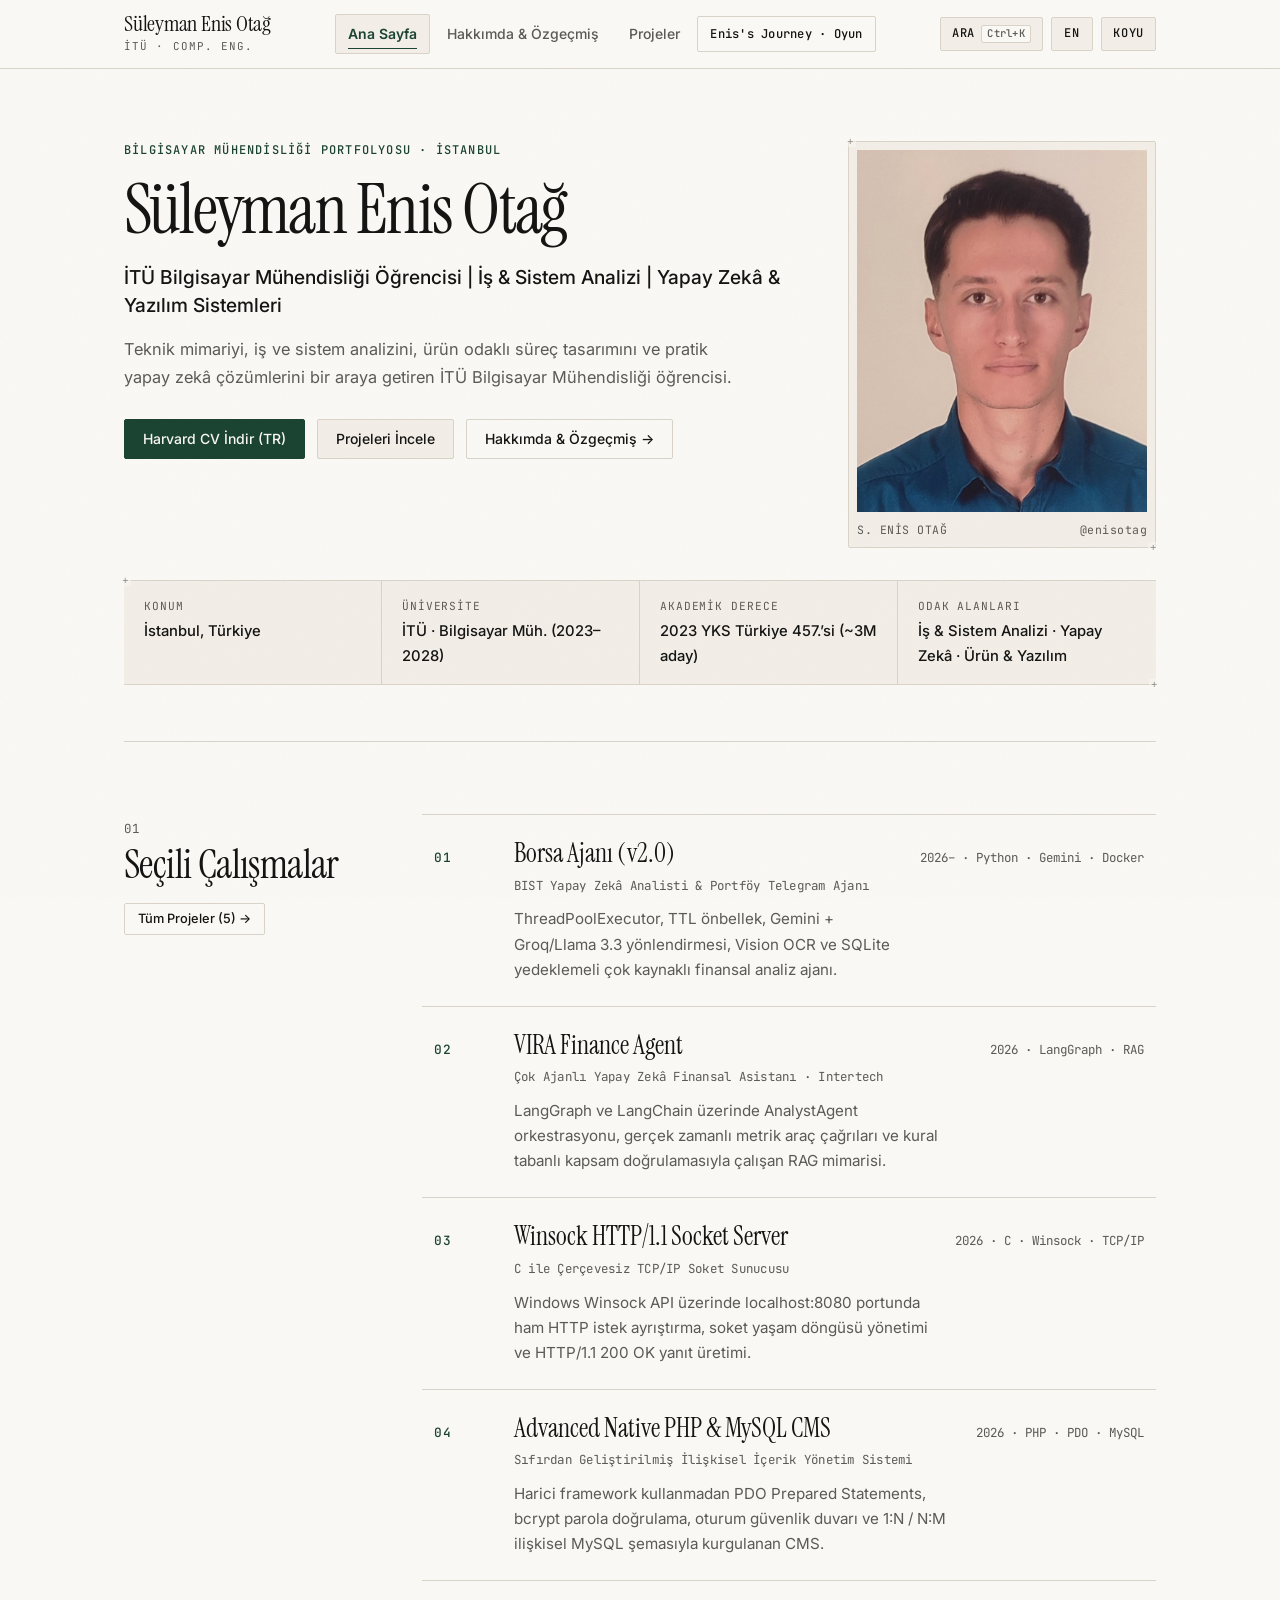
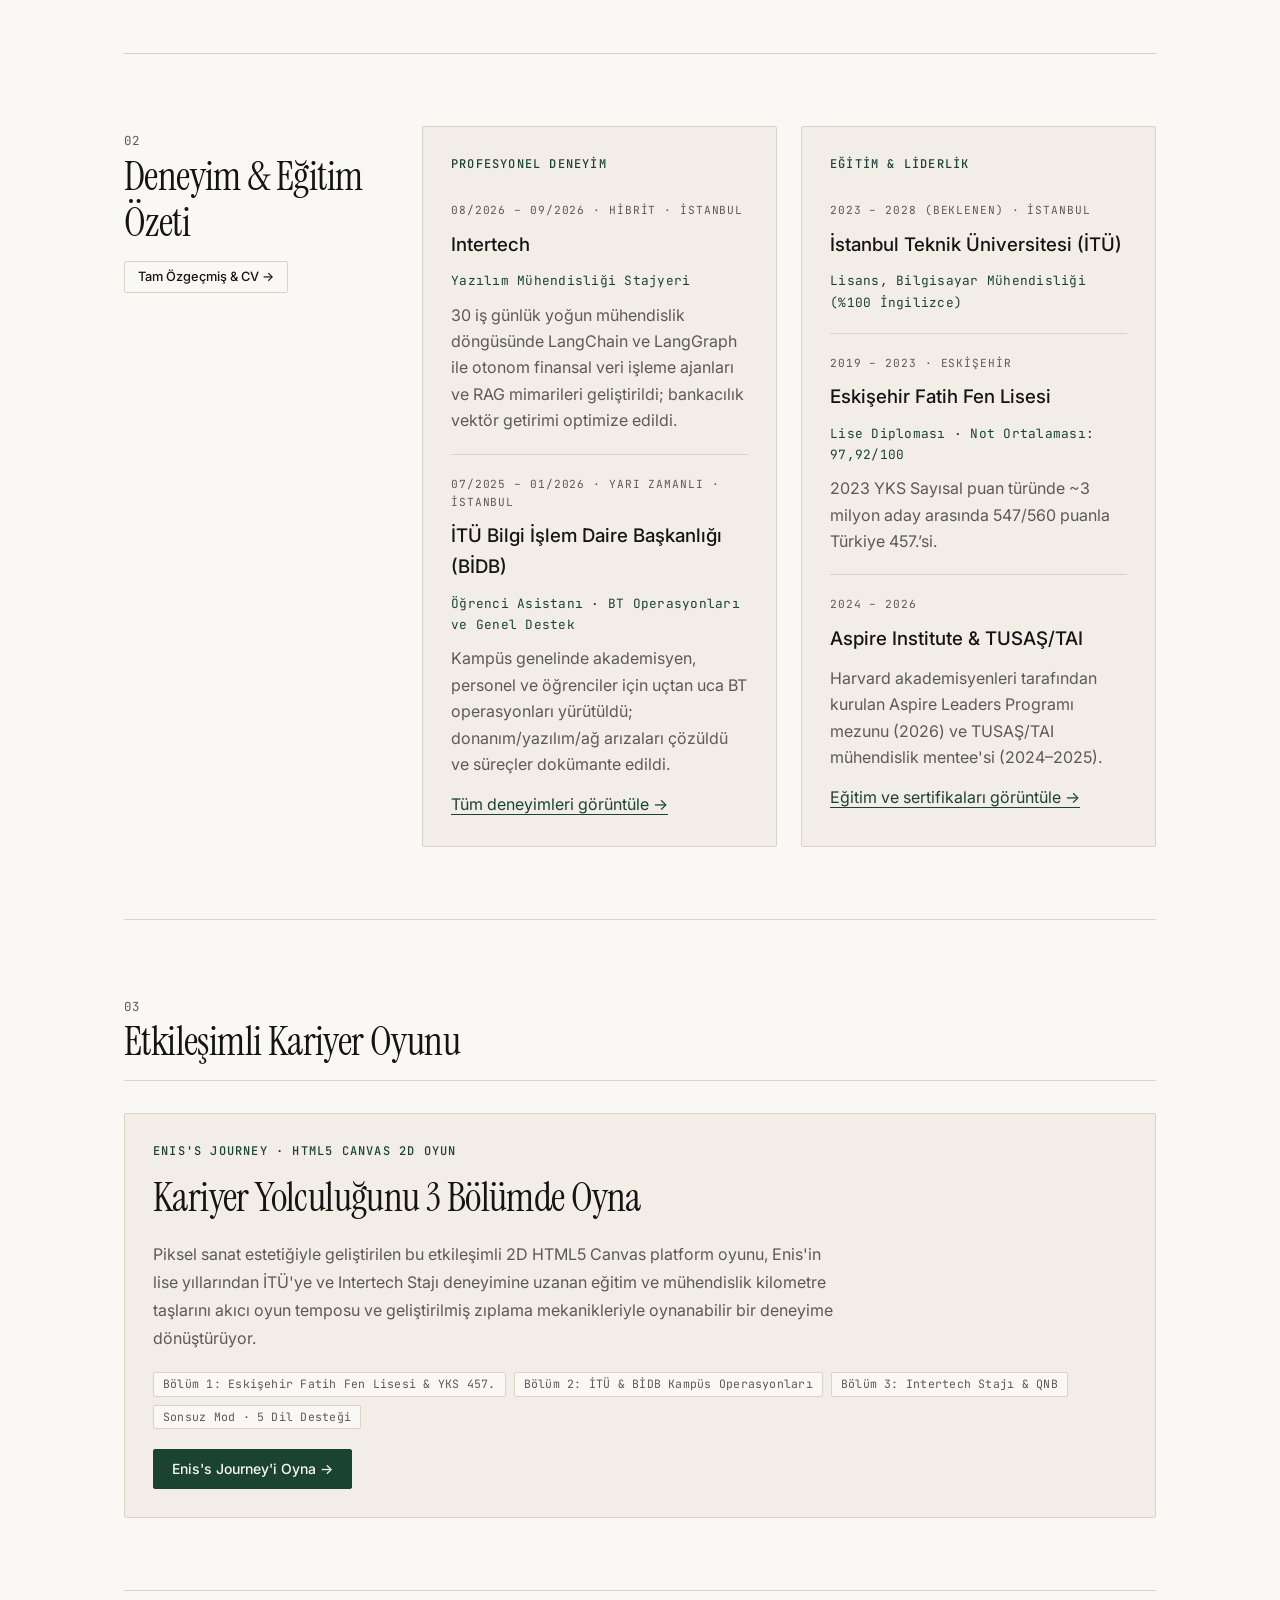
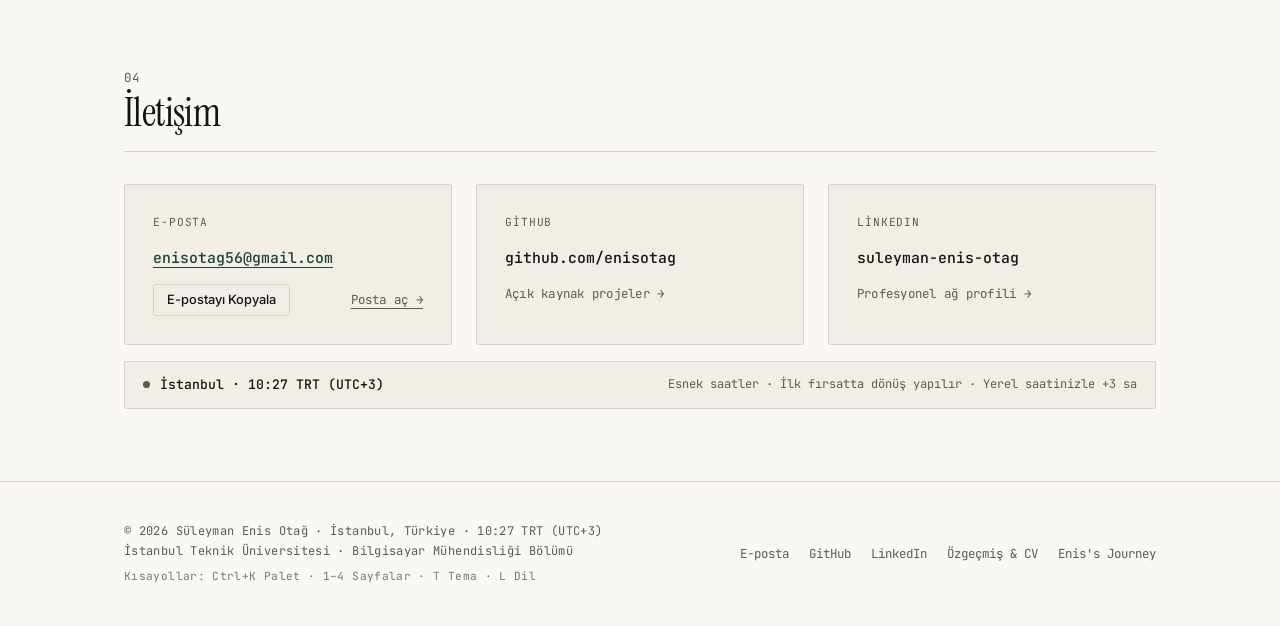
==== commit d7721a4a: "Add asymmetric split, SVG flow diagrams, matboard, Ctrl+K palette, 404, and deploy defaults" ====
--- a/index.html
+++ b/index.html
@@ -41,6 +41,7 @@
         <a href="journey.html" class="nav-link nav-link-journey" data-tr="Enis's Journey · Oyun" data-en="Enis's Journey · Game">Enis's Journey · Oyun</a>
       </nav>
       <div class="header-actions">
+        <button type="button" class="control-btn cmd-trigger" id="cmd-palette-trigger" aria-haspopup="dialog" aria-controls="cmd-palette" aria-expanded="false"><span class="cmd-trigger-label" data-tr="Ara" data-en="Search">Ara</span><kbd class="cmd-trigger-kbd">Ctrl+K</kbd></button>
         <button type="button" class="control-btn" id="lang-toggle" aria-label="Switch language to English">EN</button>
         <button type="button" class="control-btn" id="theme-toggle" aria-label="Koyu temaya geç" aria-pressed="false">KOYU</button>
         <button type="button" class="control-btn mobile-nav-toggle" id="mobile-nav-toggle" aria-expanded="false" aria-controls="site-nav" aria-label="Menüyü aç / Toggle menu" data-tr="Menü" data-en="Menu">Menü</button>
@@ -101,7 +102,7 @@
 
     <!-- Selected Works -->
     <section class="section" id="selected-works">
-      <div class="container">
+      <div class="container section-split">
         <div class="section-header">
           <div>
             <span class="section-index">01</span>
@@ -110,7 +111,8 @@
           <a href="projects.html" class="btn btn-ghost btn-sm" data-tr="Tüm Projeler (5) →" data-en="All Projects (5) →">Tüm Projeler (5) →</a>
         </div>
 
-        <div class="index-list">
+        <div class="section-body">
+          <div class="index-list">
           <a href="projects.html#borsa-ajani" class="index-row">
             <span class="row-num">01</span>
             <div class="row-main">
@@ -150,6 +152,7 @@
             </div>
             <span class="row-meta">2026 · PHP · PDO · MySQL</span>
           </a>
+          </div>
         </div>
       </div>
     </section>
@@ -158,7 +161,7 @@
 
     <!-- Experience & Education Snapshot -->
     <section class="section" id="background">
-      <div class="container">
+      <div class="container section-split">
         <div class="section-header">
           <div>
             <span class="section-index">02</span>
@@ -167,7 +170,8 @@
           <a href="about.html" class="btn btn-ghost btn-sm" data-tr="Tam Özgeçmiş &amp; CV →" data-en="Full Profile &amp; CV →">Tam Özgeçmiş &amp; CV →</a>
         </div>
 
-        <div class="grid-2">
+        <div class="section-body">
+          <div class="grid-2">
           <article class="card">
             <p class="eyebrow" data-tr="Profesyonel Deneyim" data-en="Experience">Profesyonel Deneyim</p>
             <div class="stack-md">
@@ -222,6 +226,7 @@
               <a href="about.html#education" class="inline-link" data-tr="Eğitim ve sertifikaları görüntüle →" data-en="View education &amp; certifications →">Eğitim ve sertifikaları görüntüle →</a>
             </div>
           </article>
+          </div>
         </div>
       </div>
     </section>
@@ -316,6 +321,7 @@
       <div class="footer-meta">
         <p>© 2026 Süleyman Enis Otağ · İstanbul, Türkiye <span class="footer-clock" data-istanbul-clock="inline"></span></p>
         <p data-tr="İstanbul Teknik Üniversitesi · Bilgisayar Mühendisliği Bölümü" data-en="Istanbul Technical University · Department of Computer Engineering">İstanbul Teknik Üniversitesi · Bilgisayar Mühendisliği Bölümü</p>
+        <p class="footer-shortcuts" data-tr="Kısayollar: Ctrl+K Palet · 1–4 Sayfalar · T Tema · L Dil" data-en="Shortcuts: Ctrl+K Palette · 1–4 Pages · T Theme · L Lang">Kısayollar: Ctrl+K Palet · 1–4 Sayfalar · T Tema · L Dil</p>
       </div>
       <div class="footer-links">
         <a href="mailto:enisotag56@gmail.com" data-tr="E-posta" data-en="Email">E-posta</a>
--- a/assets/css/style.css
+++ b/assets/css/style.css
@@ -64,7 +64,24 @@
   font-size: 1rem;
   line-height: 1.65;
   overflow-x: hidden;
+  overflow-x: clip;
   transition: background-color var(--transition), color var(--transition);
+}
+
+/* Subtle SVG archival paper grain overlay (imperceptible tactile surface) */
+body::before {
+  content: "";
+  position: fixed;
+  inset: 0;
+  z-index: 90;
+  pointer-events: none;
+  opacity: 0.028;
+  background-image: url("data:image/svg+xml,%3Csvg xmlns='http://www.w3.org/2000/svg' width='180' height='180' viewBox='0 0 180 180'%3E%3Cfilter id='n'%3E%3CfeTurbulence type='fractalNoise' baseFrequency='0.82' numOctaves='3' stitchTiles='stitch'/%3E%3C/filter%3E%3Crect width='180' height='180' filter='url(%23n)' opacity='0.55'/%3E%3C/svg%3E");
+  background-repeat: repeat;
+}
+
+[data-theme="dark"] body::before {
+  opacity: 0.036;
 }
 
 @keyframes pageEnter {
@@ -191,6 +208,90 @@
   padding: 40px 0;
 }
 
+section[id] {
+  scroll-margin-top: 88px;
+}
+
+/* Desktop right-margin architectural section index (about & projects) */
+.section-rail {
+  display: none;
+}
+
+@media (min-width: 1360px) {
+  .section-rail {
+    display: block;
+    position: fixed;
+    top: calc(var(--header-height) + 48px);
+    left: calc(50% + 530px);
+    width: 142px;
+    z-index: 40;
+  }
+}
+
+@media (min-width: 1460px) {
+  .section-rail {
+    left: calc(50% + 544px);
+    width: 156px;
+  }
+}
+
+.rail-heading {
+  font-family: var(--font-mono);
+  font-size: 0.65rem;
+  font-weight: 500;
+  letter-spacing: 0.1em;
+  text-transform: uppercase;
+  color: var(--text-muted);
+  margin: 0 0 10px;
+  padding-left: 12px;
+}
+
+.rail-list {
+  list-style: none;
+  margin: 0;
+  padding: 0;
+  border-left: 1px solid var(--border);
+}
+
+.rail-link {
+  display: flex;
+  align-items: baseline;
+  gap: 7px;
+  padding: 5px 0 5px 11px;
+  margin-left: -1px;
+  border-left: 2px solid transparent;
+  font-size: 0.76rem;
+  line-height: 1.35;
+  color: var(--text-muted);
+  transition: color var(--transition), border-color var(--transition), opacity var(--transition);
+}
+
+.rail-num {
+  font-family: var(--font-mono);
+  font-size: 0.66rem;
+  opacity: 0.72;
+  flex-shrink: 0;
+}
+
+.rail-link:hover {
+  color: var(--text);
+}
+
+.rail-link.is-active {
+  color: var(--accent);
+  border-left-color: var(--accent);
+  font-weight: 500;
+}
+
+.rail-link.is-active .rail-num {
+  opacity: 1;
+}
+
+.rail-link.is-muted {
+  opacity: 0.3;
+  pointer-events: none;
+}
+
 .grid-2 {
   display: grid;
   grid-template-columns: repeat(2, minmax(0, 1fr));
@@ -213,11 +314,41 @@
 }
 
 .meta-bar {
+  position: relative;
   display: grid;
   grid-template-columns: repeat(auto-fit, minmax(180px, 1fr));
   border-top: 1px solid var(--border);
   border-bottom: 1px solid var(--border);
   background-color: var(--bg-elevated);
+}
+
+.meta-bar::before,
+.meta-bar::after,
+.avatar-frame::before,
+.avatar-frame::after {
+  content: "+";
+  position: absolute;
+  font-family: var(--font-mono);
+  font-size: 0.68rem;
+  line-height: 1;
+  color: var(--text-muted);
+  opacity: 0.55;
+  pointer-events: none;
+  user-select: none;
+  background-color: var(--bg);
+  padding: 0 2px;
+}
+
+.meta-bar::before,
+.avatar-frame::before {
+  top: -6px;
+  left: -4px;
+}
+
+.meta-bar::after,
+.avatar-frame::after {
+  bottom: -6px;
+  right: -4px;
 }
 
 .meta-item {
@@ -553,6 +684,58 @@
   border-color: var(--text);
 }
 
+.cmd-trigger-kbd {
+  display: inline-flex;
+  align-items: center;
+  padding: 1px 5px;
+  font-family: var(--font-mono);
+  font-size: 0.66rem;
+  line-height: 1.25;
+  letter-spacing: 0.03em;
+  text-transform: none;
+  color: var(--text-muted);
+  background-color: var(--bg);
+  border: 1px solid var(--border);
+  border-radius: var(--radius);
+}
+
+.footer-shortcuts {
+  margin-top: 6px;
+  font-size: 0.7rem;
+  color: var(--text-muted);
+  opacity: 0.82;
+}
+
+/* Selective Asymmetric Editorial Section Split (Desktop Index) */
+.section-split {
+  display: grid;
+  grid-template-columns: 1fr;
+  gap: 24px;
+}
+
+.section-body {
+  min-width: 0;
+}
+
+@media (min-width: 920px) {
+  .section-split {
+    grid-template-columns: 250px minmax(0, 1fr);
+    gap: 48px;
+    align-items: start;
+  }
+
+  .section-split .section-header {
+    position: sticky;
+    top: calc(var(--header-height) + 32px);
+    flex-direction: column;
+    align-items: flex-start;
+    gap: 16px;
+    margin-bottom: 0;
+    padding-bottom: 0;
+    border-bottom: none;
+  }
+}
+
 .mobile-nav-toggle {
   display: none;
   align-items: center;
@@ -689,6 +872,7 @@
 }
 
 .avatar-frame {
+  position: relative;
   margin: 0;
   padding: 8px;
   background-color: var(--bg-elevated);
@@ -766,7 +950,7 @@
   align-items: baseline;
   padding: 24px 12px;
   border-bottom: 1px solid var(--border);
-  transition: background-color var(--transition), border-color var(--transition);
+  transition: background-color var(--transition), border-color var(--transition), opacity var(--transition);
 }
 
 .index-row:hover {
@@ -1141,6 +1325,54 @@
   animation: filterCardIn 240ms cubic-bezier(0.22, 1, 0.36, 1) backwards;
 }
 
+/* Monochrome Swiss SVG Architectural Flow Diagrams */
+.arch-diagram-wrap {
+  margin: 12px 0 14px;
+  padding: 12px 14px;
+  background-color: var(--bg);
+  border: 1px solid var(--border);
+  border-radius: var(--radius);
+  overflow-x: auto;
+}
+
+.arch-diagram {
+  display: block;
+  width: 100%;
+  min-width: 540px;
+  height: auto;
+}
+
+.arch-node-box {
+  fill: var(--bg-elevated);
+  stroke: var(--border);
+  stroke-width: 1;
+}
+
+.arch-node-accent {
+  fill: var(--bg-elevated);
+  stroke: var(--accent);
+  stroke-width: 1.25;
+}
+
+.arch-node-title {
+  fill: var(--text);
+  font-family: var(--font-mono);
+  font-size: 10.5px;
+  font-weight: 500;
+}
+
+.arch-node-sub {
+  fill: var(--text-muted);
+  font-family: var(--font-mono);
+  font-size: 8.8px;
+}
+
+.arch-edge {
+  stroke: var(--text-muted);
+  stroke-width: 1.15;
+  fill: none;
+}
+
 .project-header {
   display: flex;
   flex-wrap: wrap;
@@ -1205,6 +1437,18 @@
 
 .journey-stage-wrap {
   padding-bottom: 72px;
+}
+
+/* Light-theme archival matboard frame around the dark arcade stage */
+.journey-matboard {
+  transition: background-color var(--transition), border-color var(--transition), padding var(--transition);
+}
+
+[data-theme="light"] .journey-matboard {
+  padding: 16px;
+  background-color: var(--bg-elevated);
+  border: 1px solid var(--border);
+  border-radius: var(--radius);
 }
 
 .journey-toolbar {
@@ -1720,6 +1964,190 @@
   }
 }
 
+@media (max-width: 640px) {
+  .cmd-trigger-kbd,
+  .footer-shortcuts {
+    display: none;
+  }
+
+  [data-theme="light"] .journey-matboard {
+    padding: 8px;
+  }
+}
+
+/* ==========================================================================
+   Command Palette (Ctrl+K / '/') & 404 Editorial View
+   ========================================================================== */
+
+.cmd-backdrop {
+  position: fixed;
+  inset: 0;
+  z-index: 320;
+  background-color: rgba(14, 14, 14, 0.5);
+  display: flex;
+  align-items: flex-start;
+  justify-content: center;
+  padding: min(13vh, 96px) 16px 24px;
+}
+
+.cmd-backdrop.hidden {
+  display: none !important;
+}
+
+.cmd-dialog {
+  width: 100%;
+  max-width: 560px;
+  background-color: var(--bg);
+  color: var(--text);
+  border: 1px solid var(--border);
+  border-radius: var(--radius);
+  box-shadow: 0 22px 54px rgba(0, 0, 0, 0.22);
+  overflow: hidden;
+  display: flex;
+  flex-direction: column;
+}
+
+.cmd-input-row {
+  display: flex;
+  align-items: center;
+  gap: 10px;
+  padding: 12px 16px;
+  border-bottom: 1px solid var(--border);
+  background-color: var(--bg-elevated);
+}
+
+.cmd-prefix {
+  font-family: var(--font-mono);
+  font-size: 0.85rem;
+  color: var(--accent);
+  flex-shrink: 0;
+}
+
+.cmd-input {
+  width: 100%;
+  border: none;
+  background: transparent;
+  font-family: var(--font-sans);
+  font-size: 0.95rem;
+  color: var(--text);
+  outline: none;
+}
+
+.cmd-input::placeholder {
+  color: var(--text-muted);
+}
+
+.cmd-esc-hint {
+  font-family: var(--font-mono);
+  font-size: 0.68rem;
+  color: var(--text-muted);
+  border: 1px solid var(--border);
+  background-color: var(--bg);
+  border-radius: var(--radius);
+  padding: 2px 6px;
+  flex-shrink: 0;
+  cursor: pointer;
+}
+
+.cmd-list {
+  max-height: min(54vh, 360px);
+  overflow-y: auto;
+  padding: 6px 0;
+}
+
+.cmd-group-title {
+  padding: 8px 16px 4px;
+  font-family: var(--font-mono);
+  font-size: 0.66rem;
+  letter-spacing: 0.08em;
+  text-transform: uppercase;
+  color: var(--text-muted);
+}
+
+.cmd-item {
+  width: 100%;
+  display: flex;
+  align-items: center;
+  justify-content: space-between;
+  gap: 14px;
+  padding: 9px 16px;
+  text-align: left;
+  border-left: 2px solid transparent;
+  transition: background-color var(--transition), border-color var(--transition), color var(--transition);
+}
+
+.cmd-item:hover,
+.cmd-item.is-selected {
+  background-color: var(--bg-elevated);
+  border-left-color: var(--accent);
+}
+
+.cmd-item-main {
+  display: flex;
+  flex-direction: column;
+  gap: 2px;
+  min-width: 0;
+}
+
+.cmd-item-title {
+  font-size: 0.88rem;
+  font-weight: 500;
+  color: var(--text);
+}
+
+.cmd-item.is-selected .cmd-item-title {
+  color: var(--accent);
+}
+
+.cmd-item-sub {
+  font-size: 0.76rem;
+  color: var(--text-muted);
+  white-space: nowrap;
+  overflow: hidden;
+  text-overflow: ellipsis;
+}
+
+.cmd-item-kbd {
+  font-family: var(--font-mono);
+  font-size: 0.68rem;
+  color: var(--text-muted);
+  border: 1px solid var(--border);
+  background-color: var(--bg-elevated);
+  border-radius: var(--radius);
+  padding: 2px 6px;
+  flex-shrink: 0;
+}
+
+.cmd-empty {
+  padding: 22px 16px;
+  text-align: center;
+  font-size: 0.84rem;
+  color: var(--text-muted);
+}
+
+.cmd-footer {
+  display: flex;
+  align-items: center;
+  justify-content: space-between;
+  gap: 12px;
+  padding: 8px 16px;
+  border-top: 1px solid var(--border);
+  background-color: var(--bg-elevated);
+  font-family: var(--font-mono);
+  font-size: 0.68rem;
+  color: var(--text-muted);
+}
+
+.not-found-code {
+  font-family: var(--font-serif);
+  font-size: clamp(4.5rem, 14vw, 8.5rem);
+  font-weight: 400;
+  line-height: 0.95;
+  letter-spacing: -0.04em;
+  color: var(--text);
+  margin: 0 0 12px;
+}
+
 /* ==========================================================================
    Scroll Reveal & Motion Accessibility
    ========================================================================== */
@@ -1755,6 +2183,20 @@
   transition-delay: 0ms;
 }
 
+@media (hover: hover) {
+  .index-list:hover .index-row:not(:hover),
+  html.reveal-ready .index-list:hover .index-row.is-visible:not(:hover) {
+    opacity: 0.72;
+    transition-delay: 0ms;
+  }
+}
+
+.index-list:has(.index-row:focus-visible) .index-row:not(:focus-visible),
+html.reveal-ready .index-list:has(.index-row:focus-visible) .index-row.is-visible:not(:focus-visible) {
+  opacity: 0.72;
+  transition-delay: 0ms;
+}
+
 @media (prefers-reduced-motion: reduce) {
   html {
     scroll-behavior: auto;
@@ -1808,8 +2250,17 @@
     transform: none !important;
   }
 
+  body::before,
+  .meta-bar::before,
+  .meta-bar::after,
+  .avatar-frame::before,
+  .avatar-frame::after,
+  .cmd-backdrop,
+  .cmd-trigger,
+  .footer-shortcuts,
   .site-header,
   .site-footer,
+  .section-rail,
   .cv-actions,
   .filter-bar,
   .btn,
